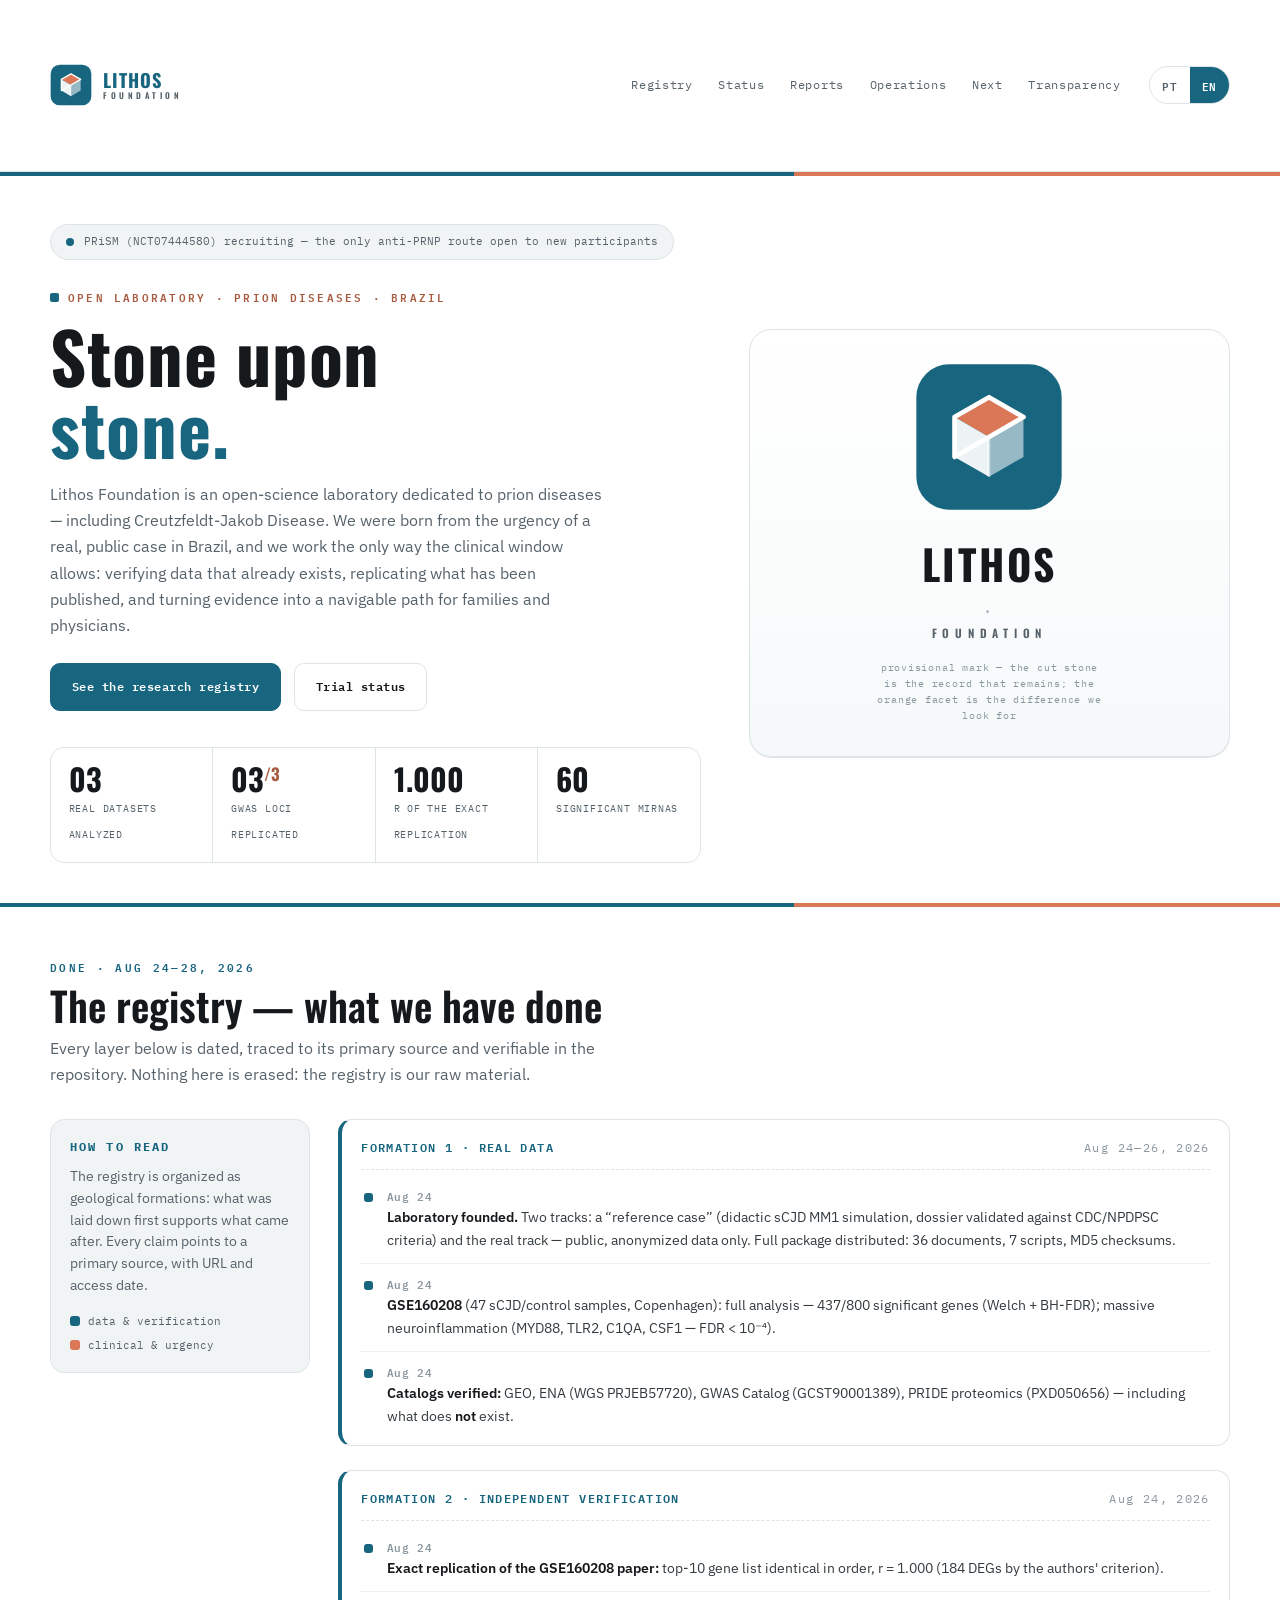
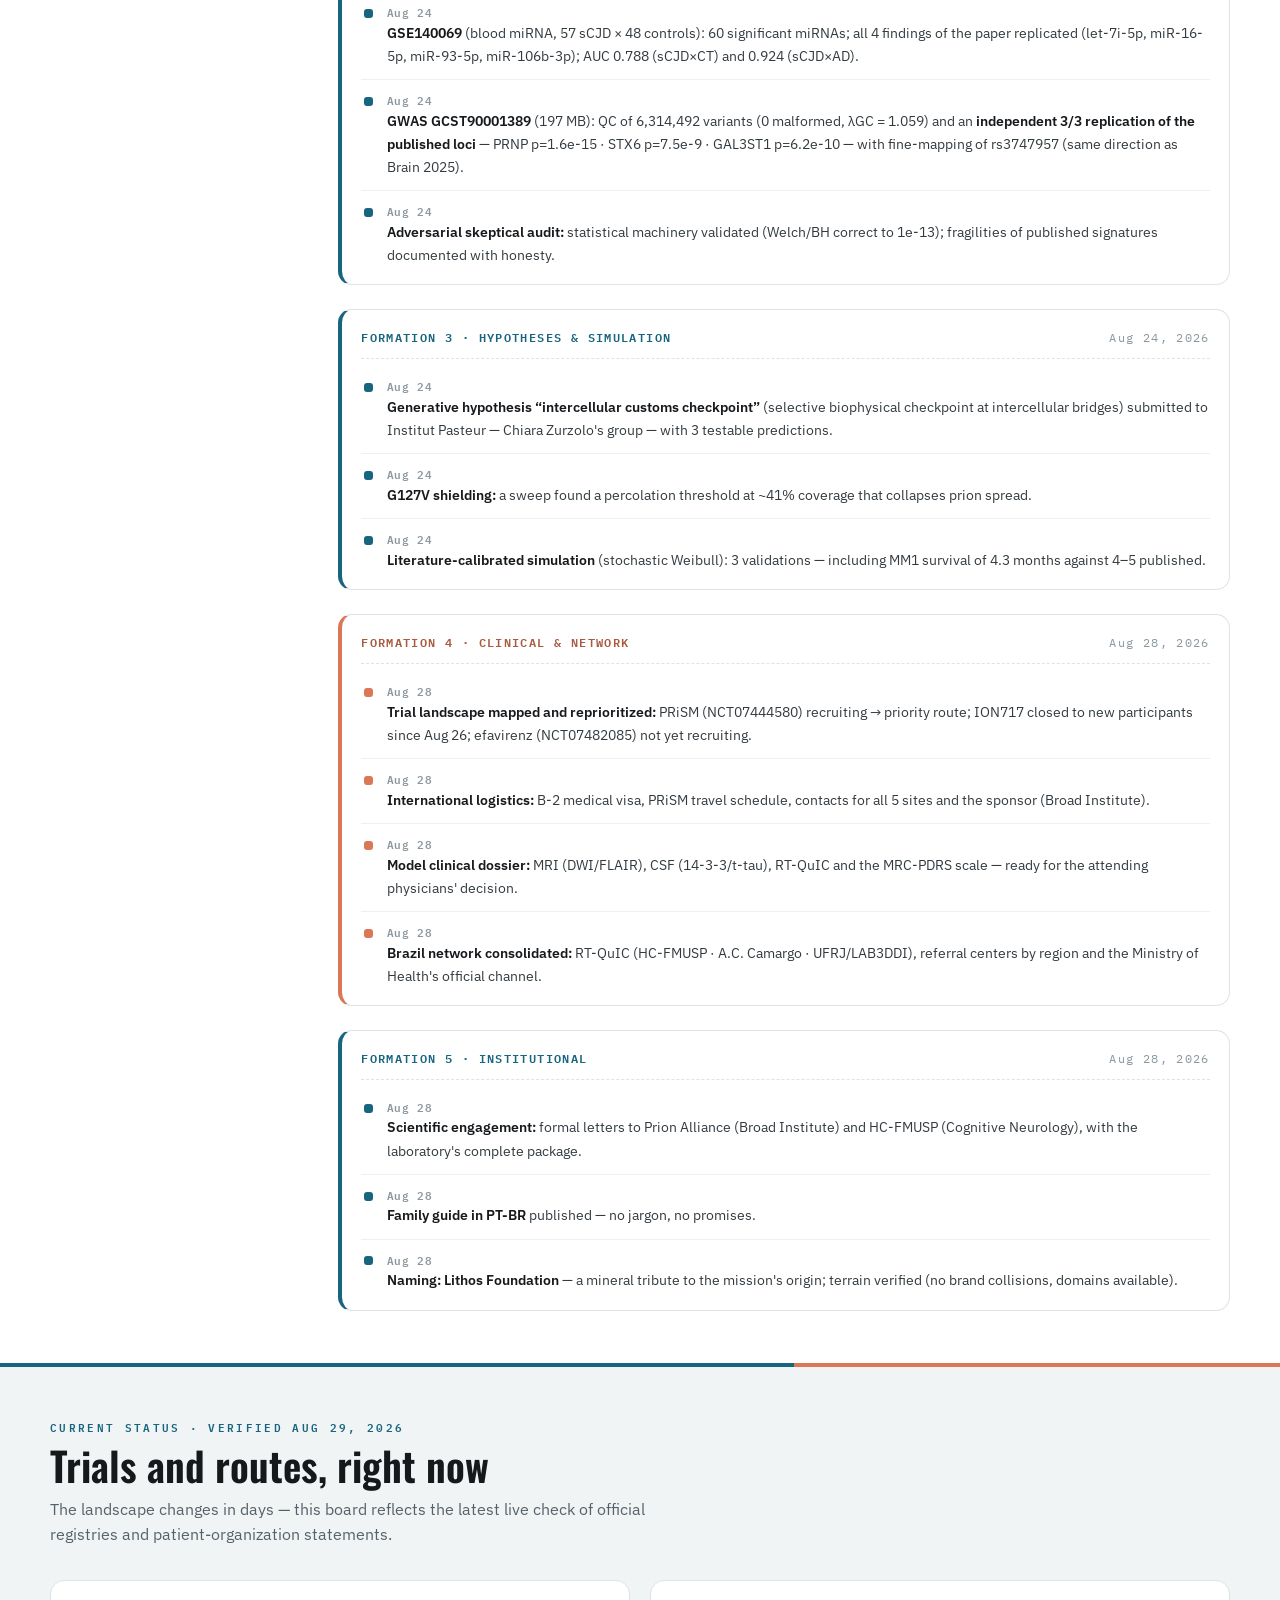
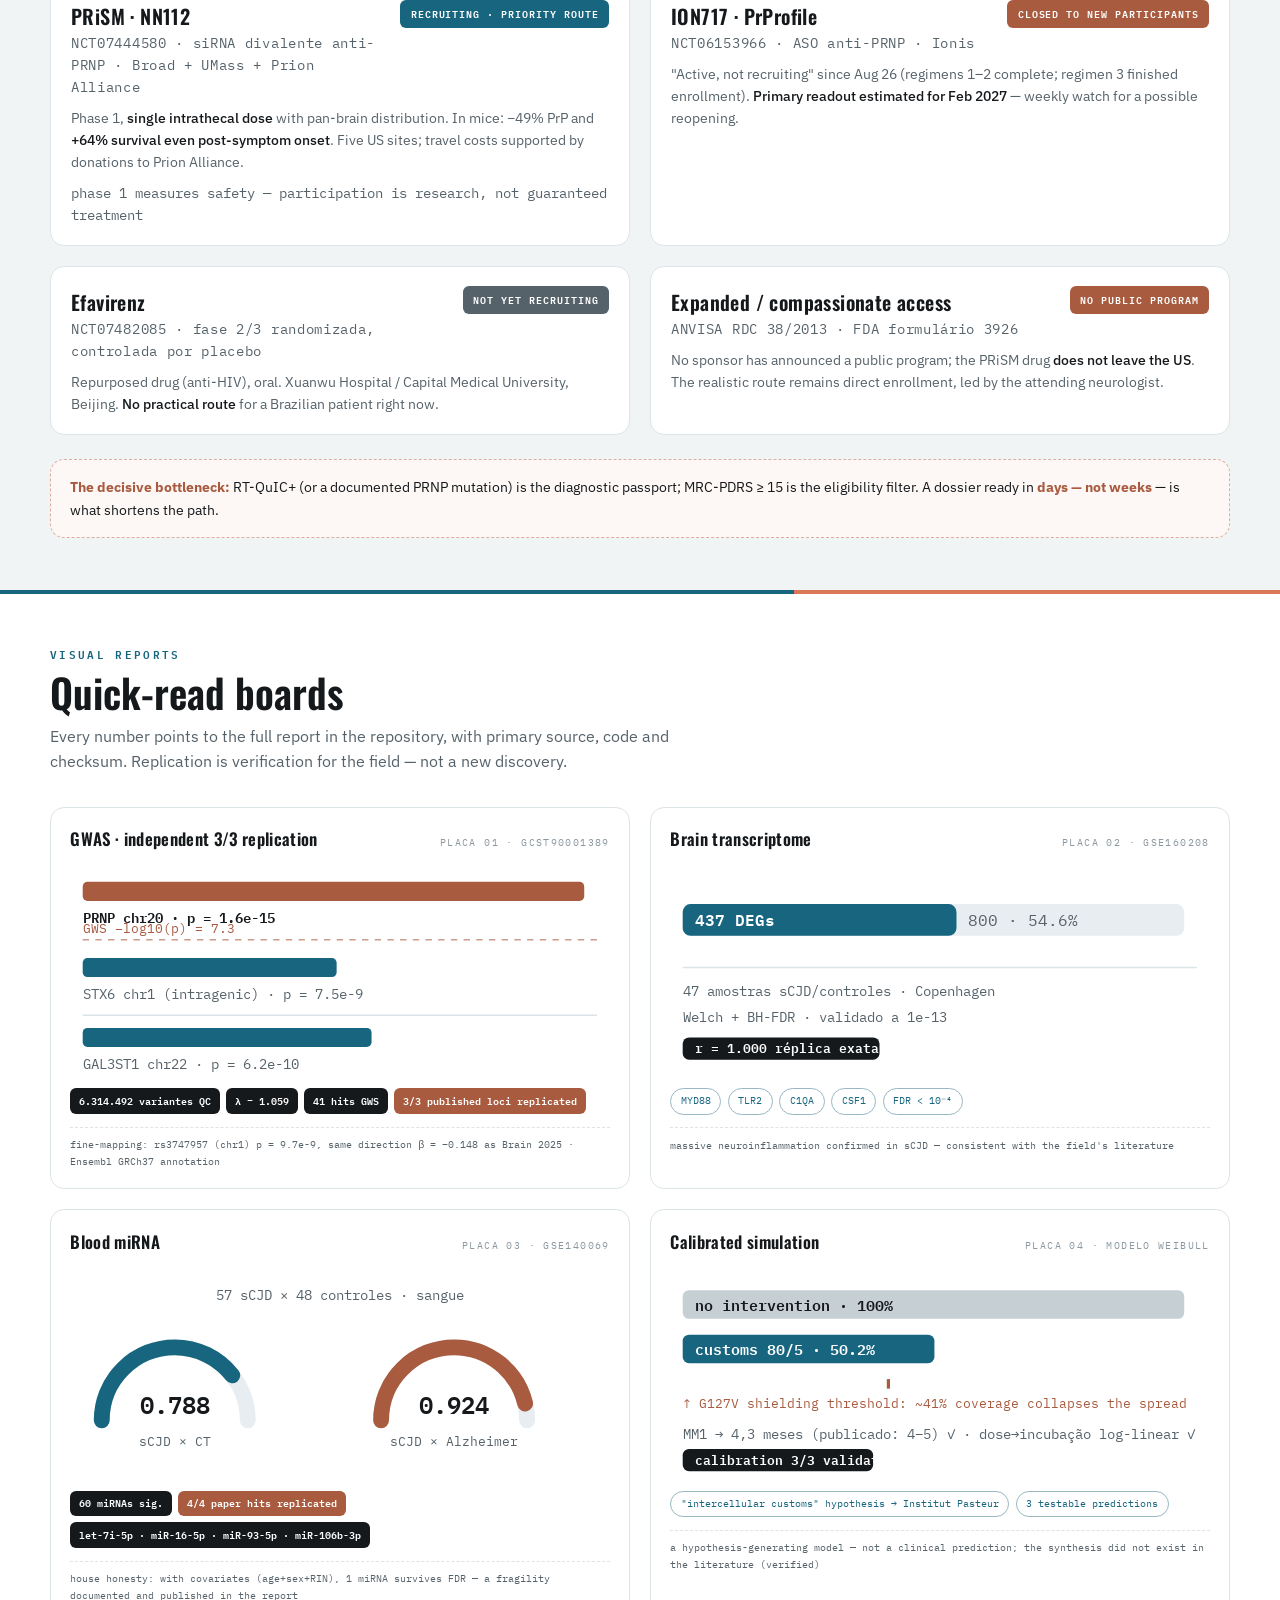
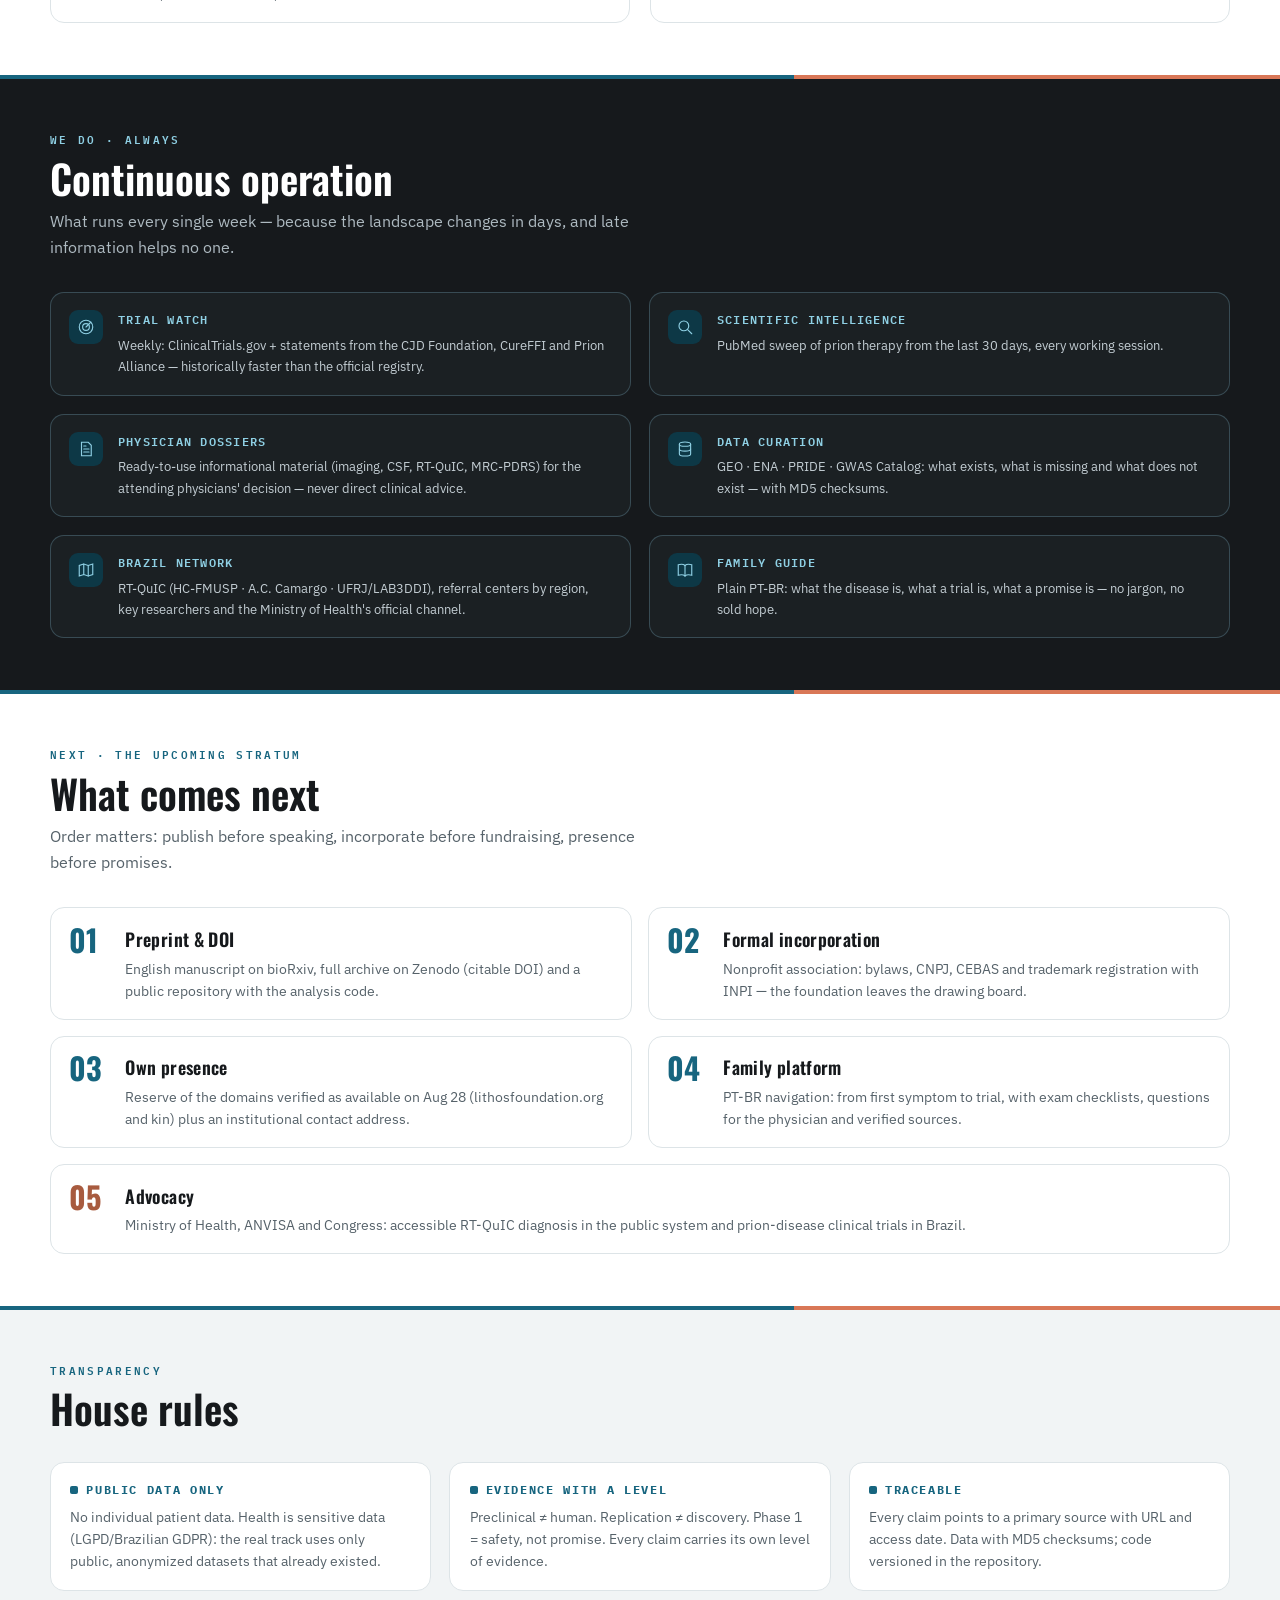
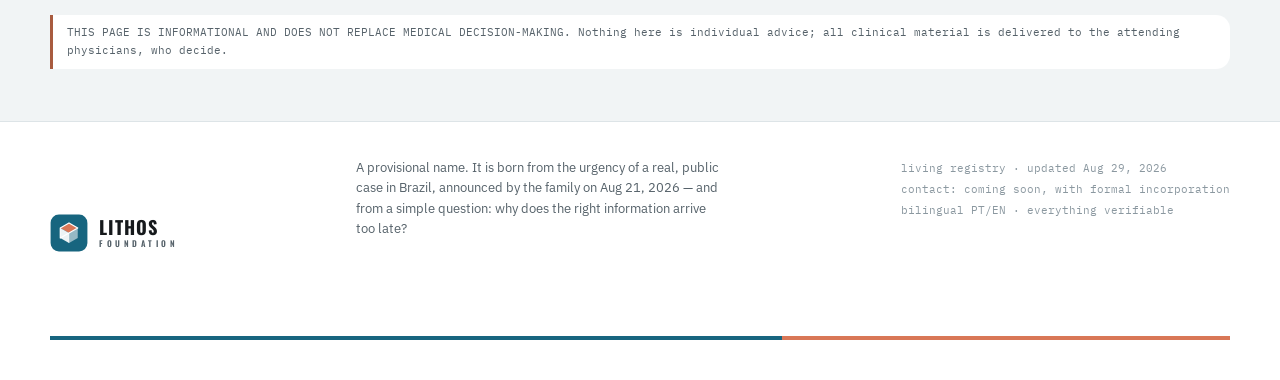
==== Litho Foundation Website/index.html @ fda77593 "site: Lithos Foundation v1 (placeholder Vercel-ready, PT/EN, marca provisória de gema)" ====
<!DOCTYPE html>
<html lang="pt-BR">
<head>
<meta charset="UTF-8">
<meta name="viewport" content="width=device-width, initial-scale=1">
<title>Lithos Foundation — Laboratório aberto de doenças priônicas</title>
<meta name="description" content="Lithos Foundation — laboratório de ciência aberta dedicado às doenças priônicas, incluída a Doença de Creutzfeldt-Jakob. Registro público de pesquisa: dados, verificações e caminhos.">
<link rel="preconnect" href="https://fonts.googleapis.com">
<link rel="preconnect" href="https://fonts.gstatic.com" crossorigin>
<link href="https://fonts.googleapis.com/css2?family=Oswald:wght@500;600;700&family=IBM+Plex+Sans:wght@400;500;600&family=IBM+Plex+Mono:wght@400;500;600&display=swap" rel="stylesheet">
<link rel="stylesheet" href="styles.css">
</head>
<body>

<!-- marca: gema lapidada — a faceta laranja é a diferença que procuramos -->
<svg width="0" height="0" style="position:absolute" aria-hidden="true">
  <defs>
    <symbol id="marca-lithos" viewBox="0 0 64 64">
      <rect x="1" y="1" width="62" height="62" rx="14" fill="var(--dsd-accent)"/>
      <polygon points="17.3,23.5 32,15 46.7,23.5 32,32" fill="var(--dsd-accent2)"/>
      <polygon points="17.3,23.5 32,32 32,49 17.3,40.5" fill="#fff" opacity=".92"/>
      <polygon points="46.7,23.5 32,32 32,49 46.7,40.5" fill="#fff" opacity=".55"/>
      <polygon points="17.3,23.5 32,15 46.7,23.5 32,32 17.3,40.5 17.3,23.5" fill="none" stroke="#fff" stroke-width="2" stroke-linejoin="round"/>
      <line x1="32" y1="32" x2="32" y2="49" stroke="#fff" stroke-width="1.2" opacity=".45"/>
    </symbol>
    <symbol id="ic-radar" viewBox="0 0 24 24"><circle cx="12" cy="12" r="9" fill="none" stroke-width="1.5"/><circle cx="12" cy="12" r="4.5" fill="none" stroke-width="1.5"/><line x1="12" y1="12" x2="18.5" y2="5.5" stroke-width="1.5"/></symbol>
    <symbol id="ic-lupa" viewBox="0 0 24 24"><circle cx="10.5" cy="10.5" r="6.5" fill="none" stroke-width="1.5"/><line x1="15.5" y1="15.5" x2="21" y2="21" stroke-width="1.5"/></symbol>
    <symbol id="ic-doc" viewBox="0 0 24 24"><path d="M6 3h9l4 4v14H6z" fill="none" stroke-width="1.5"/><path d="M9 12h7M9 16h7M9 8h3" fill="none" stroke-width="1.5"/></symbol>
    <symbol id="ic-db" viewBox="0 0 24 24"><ellipse cx="12" cy="5.5" rx="7.5" ry="2.8" fill="none" stroke-width="1.5"/><path d="M4.5 5.5v13c0 1.6 3.4 2.8 7.5 2.8s7.5-1.2 7.5-2.8v-13" fill="none" stroke-width="1.5"/><path d="M4.5 12c0 1.6 3.4 2.8 7.5 2.8s7.5-1.2 7.5-2.8" fill="none" stroke-width="1.5"/></symbol>
    <symbol id="ic-mapa" viewBox="0 0 24 24"><path d="M9 4 3 6v14l6-2 6 2 6-2V4l-6 2-6-2z" fill="none" stroke-width="1.5"/><line x1="9" y1="4" x2="9" y2="18" stroke-width="1.5"/><line x1="15" y1="6" x2="15" y2="20" stroke-width="1.5"/></symbol>
    <symbol id="ic-livro" viewBox="0 0 24 24"><path d="M12 6c-2-1.8-5-2-9-1v14c4-1 7-.8 9 1 2-1.8 5-2 9-1V5c-4-1-7-.8-9 1z" fill="none" stroke-width="1.5"/><line x1="12" y1="6" x2="12" y2="20" stroke-width="1.5"/></symbol>
  </defs>
</svg>

<header class="topo">
  <div class="wrap topo-in">
    <a class="marca" href="#topo" aria-label="Lithos Foundation — início">
      <svg aria-hidden="true"><use href="#marca-lithos"/></svg>
      <span class="wm"><span class="wm-top">LITHOS</span><span class="wm-bottom">FOUNDATION</span></span>
    </a>
    <nav class="nav" aria-label="Seções">
      <a href="#registro" data-i18n="nav_registro">Registro</a>
      <a href="#situacao" data-i18n="nav_situacao">Situação</a>
      <a href="#relatorios" data-i18n="nav_relatorios">Relatórios</a>
      <a href="#operacao" data-i18n="nav_operacao">Operação</a>
      <a href="#roadmap" data-i18n="nav_roadmap">A seguir</a>
      <a href="#transparencia" data-i18n="nav_transp">Transparência</a>
    </nav>
    <div class="lang-sw" role="group" aria-label="Idioma / Language">
      <button type="button" data-lang="pt" class="ativo" aria-pressed="true">PT</button><button type="button" data-lang="en" aria-pressed="false">EN</button>
    </div>
    <button class="hamb" id="hamb" aria-label="Abrir menu" aria-expanded="false" aria-controls="navmob">
      <svg viewBox="0 0 24 24" fill="none" stroke="currentColor" stroke-width="1.6" stroke-linecap="round"><line x1="4" y1="7" x2="20" y2="7"/><line x1="4" y1="12" x2="20" y2="12"/><line x1="4" y1="17" x2="20" y2="17"/></svg>
    </button>
  </div>
  <nav class="nav-mobile" id="navmob" aria-label="Menu">
    <a href="#registro" data-i18n="nav_registro">Registro</a><a href="#situacao" data-i18n="nav_situacao">Situação</a>
    <a href="#relatorios" data-i18n="nav_relatorios">Relatórios</a><a href="#operacao" data-i18n="nav_operacao">Operação</a>
    <a href="#roadmap" data-i18n="nav_roadmap">A seguir</a><a href="#transparencia" data-i18n="nav_transp">Transparência</a>
  </nav>
</header>
<div class="dual" aria-hidden="true"><i></i><i></i></div>

<main id="topo">

  <!-- ============ HERO ============ -->
  <section class="hero" aria-labelledby="titulo-hero">
    <div class="wrap hero-in">
      <div>
        <p class="status-strip"><span class="status-dot" aria-hidden="true"></span><span data-i18n="hero_status">PRiSM (NCT07444580) recrutando — única via anti-PRNP aberta a novos participantes</span></p>
        <p class="eyebrow" data-i18n="hero_eyebrow">LABORATÓRIO ABERTO · DOENÇAS PRIÔNICAS · BRASIL</p>
        <h1 id="titulo-hero" data-i18n-html="hero_h1">Pedra sobre <em>pedra.</em></h1>
        <p class="lead" data-i18n="hero_lead">A Lithos Foundation é um laboratório de ciência aberta dedicado às doenças priônicas — incluída a Doença de Creutzfeldt-Jakob. Nascemos da urgência de um caso real e público no Brasil e trabalhamos do único jeito que a janela clínica permite: verificar dados que já existem, replicar o que foi publicado e transformar evidência em caminho navegável para famílias e médicos.</p>
        <div class="cta-linha">
          <a class="btn btn-solido" href="#registro" data-i18n="hero_cta1">Ver o registro de pesquisa</a>
          <a class="btn btn-linha" href="#situacao" data-i18n="hero_cta2">Situação dos ensaios</a>
        </div>
        <div class="stats" role="list">
          <div class="stat" role="listitem"><b>03</b><span data-i18n="stat1">datasets reais analisados</span></div>
          <div class="stat" role="listitem"><b>03<sup>/3</sup></b><span data-i18n="stat2">loci GWAS replicados</span></div>
          <div class="stat" role="listitem"><b>1.000</b><span data-i18n="stat3">r da réplica exata</span></div>
          <div class="stat" role="listitem"><b>60</b><span data-i18n="stat4">miRNAs significantes</span></div>
        </div>
      </div>
      <div class="hero-logo" aria-label="Marca provisória da Lithos Foundation">
        <svg aria-hidden="true"><use href="#marca-lithos"/></svg>
        <div class="hero-wm" aria-hidden="true">
          <div class="wm-top">LITHOS</div>
          <div class="wm-mid">·</div>
          <div class="wm-bottom">FOUNDATION</div>
        </div>
        <p class="hero-logo-nota" data-i18n="hero_logo_nota">marca provisória — a pedra lapidada é o registro que fica; a faceta laranja, a diferença que procuramos</p>
      </div>
    </div>
  </section>

  <div class="dual" aria-hidden="true"><i></i><i></i></div>

  <!-- ============ REGISTRO ============ -->
  <section id="registro" aria-labelledby="t-reg">
    <div class="wrap">
      <div class="sec-head reveal">
        <p class="sec-eyebrow" data-i18n="reg_eyebrow">FEITO · 24—28·08·2026</p>
        <h2 id="t-reg" data-i18n="reg_h2">O registro — o que já fizemos</h2>
        <p class="sec-sub" data-i18n="reg_sub">Cada camada abaixo é datada, rastreada à fonte primária e verificável no repositório. Nada aqui se apaga: o registro é a nossa matéria-prima.</p>
      </div>
      <div class="reg-grid">
        <aside class="reg-nota reveal" aria-label="Como ler o registro">
          <h3 data-i18n="reg_como_t">COMO LER</h3>
          <p data-i18n="reg_como_p">O registro é organizado em formações geológicas: o que foi colocado primeiro sustenta o que veio depois. Todas as afirmações apontam para fonte primária, com URL e data de acesso.</p>
          <div class="legenda">
            <span><i class="lz"></i><span data-i18n="reg_leg1">dados &amp; verificação</span></span>
            <span><i class="lv"></i><span data-i18n="reg_leg2">clínica &amp; urgência</span></span>
          </div>
        </aside>

        <div class="estratos">
          <article class="estrato reveal">
            <div class="estrato-head" data-i18n-html="e1h"><b>FORMAÇÃO 1 · DADOS REAIS</b><time>24—26·08·2026</time></div>
            <ul class="camada">
              <li data-i18n-html="r11"><time>24·08</time><b>Fundação do laboratório.</b> Duas trilhas: “caso referência” (simulação didática sCJD MM1, dossiê validado pelos critérios CDC/NPDPSC) e trilha real — somente dados públicos e anonimizados. Pacote completo distribuído: 36 documentos, 7 scripts, checksums MD5.</li>
              <li data-i18n-html="r12"><time>24·08</time><b>GSE160208</b> (47 amostras sCJD/controles, Copenhagen): análise completa — 437/800 genes significantes (Welch + BH-FDR); neuroinflamação massiva (MYD88, TLR2, C1QA, CSF1 — FDR &lt; 10⁻⁴).</li>
              <li data-i18n-html="r13"><time>24·08</time><b>Catálogos verificados:</b> GEO, ENA (WGS PRJEB57720), GWAS Catalog (GCST90001389), proteômica PRIDE (PXD050656) — incluindo o que <b>não</b> existe.</li>
            </ul>
          </article>

          <article class="estrato reveal">
            <div class="estrato-head" data-i18n-html="e2h"><b>FORMAÇÃO 2 · VERIFICAÇÃO INDEPENDENTE</b><time>24·08·2026</time></div>
            <ul class="camada">
              <li data-i18n-html="r21"><time>24·08</time><b>Réplica exata do artigo do GSE160208:</b> top-10 de genes idêntico na ordem, r = 1.000 (184 DEGs pelo critério dos autores).</li>
              <li data-i18n-html="r22"><time>24·08</time><b>GSE140069</b> (miRNA no sangue, 57 sCJD × 48 controles): 60 miRNAs significantes; os 4 achados do artigo replicados (let-7i-5p, miR-16-5p, miR-93-5p, miR-106b-3p); AUC 0.788 (sCJD×CT) e 0.924 (sCJD×AD).</li>
              <li data-i18n-html="r23"><time>24·08</time><b>GWAS GCST90001389</b> (197 MB): QC de 6.314.492 variantes (0 malformadas, λGC = 1.059) e <b>réplica independente 3/3 dos loci publicados</b> — PRNP p=1,6e-15 · STX6 p=7,5e-9 · GAL3ST1 p=6,2e-10 — com fine-mapping de rs3747957 (mesma direção do Brain 2025).</li>
              <li data-i18n-html="r24"><time>24·08</time><b>Auditoria cética adversarial:</b> máquina estatística validada (Welch/BH corretos a 1e-13); fragilidades de assinaturas publicadas, documentadas com honestidade.</li>
            </ul>
          </article>

          <article class="estrato reveal">
            <div class="estrato-head" data-i18n-html="e3h"><b>FORMAÇÃO 3 · HIPÓTESES &amp; SIMULAÇÃO</b><time>24·08·2026</time></div>
            <ul class="camada">
              <li data-i18n-html="r31"><time>24·08</time><b>Hipótese geradora “alfândega intercelular”</b> (checkpoint biofísico seletivo nas pontes entre células) submetida ao Institut Pasteur — grupo Chiara Zurzolo — com 3 previsões testáveis.</li>
              <li data-i18n-html="r32"><time>24·08</time><b>Blindagem G127V:</b> varredura encontrou limiar de percolação em ~41% de cobertura para colapsar o espalhamento priônico.</li>
              <li data-i18n-html="r33"><time>24·08</time><b>Simulação calibrada por literatura</b> (Weibull estocástico): 3 validações — incluindo sobrevida MM1 de 4,3 meses contra 4–5 publicado.</li>
            </ul>
          </article>

          <article class="estrato cli reveal">
            <div class="estrato-head" data-i18n-html="e4h"><b>FORMAÇÃO 4 · CLÍNICA &amp; REDE</b><time>28·08·2026</time></div>
            <ul class="camada">
              <li data-i18n-html="r41"><time>28·08</time><b>Cenário de ensaios mapeado e repriorizado:</b> PRiSM (NCT07444580) recrutando → via prioritária; ION717 fechado a novos desde 26·08; efavirenz (NCT07482085) ainda sem recrutamento.</li>
              <li data-i18n-html="r42"><time>28·08</time><b>Logística internacional:</b> visto B-2 médico, cronograma de deslocamento do PRiSM, contatos dos 5 sites e do sponsor (Broad Institute).</li>
              <li data-i18n-html="r43"><time>28·08</time><b>Dossiê médico modelo:</b> RM (DWI/FLAIR), LCR (14-3-3/t-tau), RT-QuIC e escala MRC-PDRS — pronto para a decisão dos médicos assistentes.</li>
              <li data-i18n-html="r44"><time>28·08</time><b>Rede Brasil consolidada:</b> RT-QuIC (HC-FMUSP · A.C. Camargo · UFRJ/LAB3DDI), centros de referência por região e canal oficial do Ministério da Saúde.</li>
            </ul>
          </article>

          <article class="estrato reveal">
            <div class="estrato-head" data-i18n-html="e5h"><b>FORMAÇÃO 5 · INSTITUCIONAL</b><time>28·08·2026</time></div>
            <ul class="camada">
              <li data-i18n-html="r51"><time>28·08</time><b>Engajamento científico:</b> cartas formais ao Prion Alliance (Broad Institute) e ao HC-FMUSP (Neurologia Cognitiva), com o pacote completo do laboratório.</li>
              <li data-i18n-html="r52"><time>28·08</time><b>Guia de famílias em PT-BR</b> publicado — sem jargão, sem promessa.</li>
              <li data-i18n-html="r53"><time>28·08</time><b>Batismo: Lithos Foundation</b> — homenagem mineral à origem da missão; terreno verificado (sem colisões de marca, domínios livres).</li>
            </ul>
          </article>
        </div>
      </div>
    </div>
  </section>

  <div class="dual" aria-hidden="true"><i></i><i></i></div>

  <!-- ============ SITUAÇÃO ============ -->
  <section id="situacao" aria-labelledby="t-sit">
    <div class="wrap">
      <div class="sec-head reveal">
        <p class="sec-eyebrow" data-i18n="sit_eyebrow">SITUAÇÃO ATUAL · VERIFICADO 29·08·2026</p>
        <h2 id="t-sit" data-i18n="sit_h2">Ensaios e vias, agora</h2>
        <p class="sec-sub" data-i18n="sit_sub">O cenário muda em dias — esta placa reflete a última verificação viva dos registros oficiais e comunicados das organizações de pacientes.</p>
      </div>
      <div class="ensaio-grid">
        <article class="ensaio reveal">
          <div class="ensaio-top">
            <div><h3>PRiSM · NN112</h3><p class="nct">NCT07444580 · siRNA divalente anti-PRNP · Broad + UMass + Prion Alliance</p></div>
            <span class="badge" data-i18n="sit1_b">RECRUTANDO · VIA PRIORITÁRIA</span>
          </div>
          <p data-i18n-html="sit1_p">Fase 1, <span class="destaque">dose única intratecal</span> com distribuição pan-cerebral. Em camundongos: −49% de PrP e <span class="destaque">+64% de sobrevida mesmo pós-sintomas</span>. Cinco sites nos EUA; custos de viagem apoiados por doações à Prion Alliance.</p>
          <p class="nota-mono" data-i18n="sit1_n">fase 1 avalia segurança — participação é pesquisa, não tratamento garantido</p>
        </article>
        <article class="ensaio reveal">
          <div class="ensaio-top">
            <div><h3>ION717 · PrProfile</h3><p class="nct">NCT06153966 · ASO anti-PRNP · Ionis</p></div>
            <span class="badge v" data-i18n="sit2_b">FECHADO A NOVOS PARTICIPANTES</span>
          </div>
          <p data-i18n-html="sit2_p">“Active, not recruiting” desde 26·08 (regimes 1–2 completos; regime 3 encerrou a inclusão). <span class="destaque">Leitura primária estimada para fev/2027</span> — vigilância semanal para eventual reabertura.</p>
        </article>
        <article class="ensaio reveal">
          <div class="ensaio-top">
            <div><h3>Efavirenz</h3><p class="nct">NCT07482085 · fase 2/3 randomizada, controlada por placebo</p></div>
            <span class="badge c" data-i18n="sit3_b">AINDA NÃO RECRUTA</span>
          </div>
          <p data-i18n-html="sit3_p">Medicamento reposicionado (anti-HIV), via oral. Xuanwu Hospital / Capital Medical University, Pequim. <span class="destaque">Sem via prática</span> para paciente brasileiro no momento.</p>
        </article>
        <article class="ensaio reveal">
          <div class="ensaio-top">
            <div><h3 data-i18n="sit4_t">Acesso expandido / compassivo</h3><p class="nct">ANVISA RDC 38/2013 · FDA formulário 3926</p></div>
            <span class="badge v" data-i18n="sit4_b">NENHUM PROGRAMA PÚBLICO</span>
          </div>
          <p data-i18n-html="sit4_p">Nenhum sponsor anunciou programa público; a droga do PRiSM <span class="destaque">não sai dos EUA</span>. A via realista continua sendo a inclusão direta no ensaio, pelo neurologista assistente.</p>
        </article>
      </div>
      <p class="gargalo reveal" data-i18n-html="gargalo"><b>O gargalo decisivo:</b> RT-QuIC+ (ou mutação PRNP documentada) é o passaporte diagnóstico; MRC-PDRS ≥ 15 é o filtro de elegibilidade. Dossiê pronto em <b>dias — não semanas</b> — é o que encurta o caminho.</p>
    </div>
  </section>

  <div class="dual" aria-hidden="true"><i></i><i></i></div>

  <!-- ============ RELATÓRIOS VISUAIS ============ -->
  <section id="relatorios" aria-labelledby="t-rel">
    <div class="wrap">
      <div class="sec-head reveal">
        <p class="sec-eyebrow" data-i18n="rel_eyebrow">RELATÓRIOS VISUAIS</p>
        <h2 id="t-rel" data-i18n="rel_h2">Placas de leitura rápida</h2>
        <p class="sec-sub" data-i18n="rel_sub">Cada número aponta para o relatório completo no repositório, com fonte primária, código e checksum. Réplica é verificação para o campo — não descoberta nova.</p>
      </div>
      <div class="placas">

        <article class="placa reveal">
          <div class="placa-head"><h3 data-i18n="p1_t">GWAS · réplica independente 3/3</h3><span class="placa-num">PLACA 01 · GCST90001389</span></div>
          <svg viewBox="0 0 340 132" role="img" data-i18n-aria="p1_aria" aria-label="Barras de menos log10 do valor p: PRNP 15,8; GAL3ST1 9,2; STX6 8,1; linha de significância genômica em 7,3">
            <line x1="8" y1="94" x2="332" y2="94" stroke="#DDE4E7" stroke-width="1"/>
            <line x1="8" y1="46.5" x2="332" y2="46.5" stroke="#A85B3F" stroke-width="1" stroke-dasharray="4 4" opacity=".6"/>
            <text x="8" y="42" font-family="IBM Plex Mono" font-size="8" fill="#A85B3F">GWS −log10(p) = 7.3</text>
            <rect x="8" y="10" width="316" height="12" rx="3" fill="#A85B3F"/>
            <text x="8" y="36" font-family="IBM Plex Mono" font-size="9" fill="#16191C" font-weight="600">PRNP chr20 · p = 1.6e-15</text>
            <rect x="8" y="102" width="182" height="12" rx="3" fill="#17657F"/>
            <text x="8" y="128" font-family="IBM Plex Mono" font-size="9" fill="#56626A">GAL3ST1 chr22 · p = 6.2e-10</text>
            <rect x="8" y="58" width="160" height="12" rx="3" fill="#17657F"/>
            <text x="8" y="84" font-family="IBM Plex Mono" font-size="9" fill="#56626A">STX6 chr1 (intragenic) · p = 7.5e-9</text>
          </svg>
          <div class="mini-badges"><span>6.314.492 variantes QC</span><span>λ = 1.059</span><span>41 hits GWS</span><span class="v" data-i18n="p1_badge">réplica 3/3 dos loci</span></div>
          <p class="placa-note" data-i18n="p1_note">fine-mapping: rs3747957 (chr1) p = 9.7e-9, mesma direção β = −0.148 do Brain 2025 · anotação Ensembl GRCh37</p>
        </article>

        <article class="placa reveal">
          <div class="placa-head"><h3 data-i18n="p2_t">Transcriptoma cerebral</h3><span class="placa-num">PLACA 02 · GSE160208</span></div>
          <svg viewBox="0 0 340 132" role="img" data-i18n-aria="p2_aria" aria-label="Barra: 437 genes significantes de 800 testados, 54,6 por cento">
            <rect x="8" y="24" width="316" height="20" rx="5" fill="#E7EDF0"/>
            <rect x="8" y="24" width="172.5" height="20" rx="5" fill="#17657F"/>
            <text x="16" y="38" font-family="IBM Plex Mono" font-size="10" fill="#fff" font-weight="600">437 DEGs</text>
            <text x="188" y="38" font-family="IBM Plex Mono" font-size="10" fill="#56626A">800 · 54.6%</text>
            <line x1="8" y1="64" x2="332" y2="64" stroke="#DDE4E7"/>
            <text x="8" y="82" font-family="IBM Plex Mono" font-size="9" fill="#56626A">47 amostras sCJD/controles · Copenhagen</text>
            <text x="8" y="98" font-family="IBM Plex Mono" font-size="9" fill="#56626A">Welch + BH-FDR · validado a 1e-13</text>
            <rect x="8" y="108" width="124" height="14" rx="4" fill="#16191C"/>
            <text x="16" y="118" font-family="IBM Plex Mono" font-size="8.5" fill="#fff" font-weight="600">r = 1.000 réplica exata</text>
          </svg>
          <div class="chips"><span class="chip">MYD88</span><span class="chip">TLR2</span><span class="chip">C1QA</span><span class="chip">CSF1</span><span class="chip">FDR &lt; 10⁻⁴</span></div>
          <p class="placa-note" data-i18n="p2_note">neuroinflamação massiva confirmada na sCJD — coerente com a literatura do campo</p>
        </article>

        <article class="placa reveal">
          <div class="placa-head"><h3 data-i18n="p3_t">miRNA no sangue</h3><span class="placa-num">PLACA 03 · GSE140069</span></div>
          <svg viewBox="0 0 340 132" role="img" data-i18n-aria="p3_aria" aria-label="Dois medidores semicirculares: AUC 0,788 para sCJD contra controles; AUC 0,924 para sCJD contra Alzheimer">
            <path d="M20 96 A46 46 0 0 1 112 96" fill="none" stroke="#E7EDF0" stroke-width="10" stroke-linecap="round"/>
            <path d="M20 96 A46 46 0 0 1 112 96" fill="none" stroke="#17657F" stroke-width="10" stroke-linecap="round" stroke-dasharray="144.5" stroke-dashoffset="30.7"/>
            <text x="66" y="92" text-anchor="middle" font-family="IBM Plex Mono" font-size="15" font-weight="600" fill="#16191C">0.788</text>
            <text x="66" y="112" text-anchor="middle" font-family="IBM Plex Mono" font-size="8" fill="#56626A">sCJD × CT</text>
            <path d="M196 96 A46 46 0 0 1 288 96" fill="none" stroke="#E7EDF0" stroke-width="10" stroke-linecap="round"/>
            <path d="M196 96 A46 46 0 0 1 288 96" fill="none" stroke="#A85B3F" stroke-width="10" stroke-linecap="round" stroke-dasharray="144.5" stroke-dashoffset="11"/>
            <text x="242" y="92" text-anchor="middle" font-family="IBM Plex Mono" font-size="15" font-weight="600" fill="#16191C">0.924</text>
            <text x="242" y="112" text-anchor="middle" font-family="IBM Plex Mono" font-size="8" fill="#56626A">sCJD × Alzheimer</text>
            <text x="170" y="20" text-anchor="middle" font-family="IBM Plex Mono" font-size="9" fill="#56626A">57 sCJD × 48 controles · sangue</text>
          </svg>
          <div class="mini-badges"><span>60 miRNAs sig.</span><span class="v" data-i18n="p3_badge">4/4 hits do artigo replicados</span><span>let-7i-5p · miR-16-5p · miR-93-5p · miR-106b-3p</span></div>
          <p class="placa-note" data-i18n="p3_note">honestidade da casa: com covariáveis (idade+sexo+RIN), 1 miRNA sobrevive ao FDR — fragilidade documentada e publicada no relatório</p>
        </article>

        <article class="placa reveal">
          <div class="placa-head"><h3 data-i18n="p4_t">Simulação calibrada</h3><span class="placa-num">PLACA 04 · MODELO WEIBULL</span></div>
          <svg viewBox="0 0 340 132" role="img" data-i18n-aria="p4_aria" aria-label="Barras de dano esperado: sem intervenção 100 por cento; alfândega intercelular 50,2 por cento; limiar de blindagem em 41 por cento">
            <rect x="8" y="14" width="316" height="18" rx="4" fill="#C6CFD4"/>
            <text x="16" y="27" font-family="IBM Plex Mono" font-size="9.5" fill="#16191C" font-weight="600" data-i18n="p4_svg1">sem intervenção · 100%</text>
            <rect x="8" y="42" width="158.6" height="18" rx="4" fill="#17657F"/>
            <text x="16" y="55" font-family="IBM Plex Mono" font-size="9.5" fill="#fff" font-weight="600" data-i18n="p4_svg2">alfândega 80/5 · 50,2%</text>
            <line x1="137.6" y1="70" x2="137.6" y2="76" stroke="#A85B3F" stroke-width="2"/>
            <text x="8" y="88" font-family="IBM Plex Mono" font-size="8.5" fill="#A85B3F" data-i18n="p4_svg3">↑ limiar de blindagem G127V: ~41% de cobertura colapsa o espalhamento</text>
            <text x="8" y="108" font-family="IBM Plex Mono" font-size="9" fill="#56626A">MM1 → 4,3 meses (publicado: 4–5) ✓ · dose→incubação log-linear ✓</text>
            <rect x="8" y="114" width="120" height="14" rx="4" fill="#16191C"/>
            <text x="16" y="124" font-family="IBM Plex Mono" font-size="8.5" fill="#fff" font-weight="600" data-i18n="p4_svg4">calibração 3/3 validações</text>
          </svg>
          <div class="chips"><span class="chip" data-i18n="p4_chip">hipótese “alfândega intercelular” → Institut Pasteur</span><span class="chip" data-i18n="p4_chip2">3 previsões testáveis</span></div>
          <p class="placa-note" data-i18n="p4_note">modelo gerador de hipóteses — não é previsão clínica; a síntese não existia na literatura (verificado)</p>
        </article>
      </div>
    </div>
  </section>

  <div class="dual" aria-hidden="true"><i></i><i></i></div>

  <!-- ============ OPERAÇÃO ============ -->
  <section id="operacao" aria-labelledby="t-op">
    <div class="wrap">
      <div class="sec-head reveal">
        <p class="sec-eyebrow" data-i18n="op_eyebrow">FAZEMOS · SEMPRE</p>
        <h2 id="t-op" data-i18n="op_h2">Operação contínua</h2>
        <p class="sec-sub" data-i18n="op_sub">O que roda toda semana, sem exceção — porque o cenário muda em dias e a informação atrasada não ajuda ninguém.</p>
      </div>
      <div class="op-grid">
        <article class="op reveal">
          <span class="op-ic"><svg viewBox="0 0 24 24" fill="none" stroke-linecap="round" aria-hidden="true"><use href="#ic-radar"/></svg></span>
          <div><h3 data-i18n="op1_t">VIGILÂNCIA DE ENSAIOS</h3><p data-i18n="op1_p">Semanal: ClinicalTrials.gov + comunicados da CJD Foundation, CureFFI e Prion Alliance — historicamente mais rápidos que o registro oficial.</p></div>
        </article>
        <article class="op reveal">
          <span class="op-ic"><svg viewBox="0 0 24 24" fill="none" stroke-linecap="round" aria-hidden="true"><use href="#ic-lupa"/></svg></span>
          <div><h3 data-i18n="op2_t">INTELIGÊNCIA CIENTÍFICA</h3><p data-i18n="op2_p">Varredura PubMed de terapia priônica dos últimos 30 dias, a cada sessão de trabalho.</p></div>
        </article>
        <article class="op reveal">
          <span class="op-ic"><svg viewBox="0 0 24 24" fill="none" stroke-linecap="round" aria-hidden="true"><use href="#ic-doc"/></svg></span>
          <div><h3 data-i18n="op3_t">DOSSIÊS PARA MÉDICOS</h3><p data-i18n="op3_p">Material informativo pronto (imagem, LCR, RT-QuIC, MRC-PDRS) para a decisão dos assistentes — nunca conselho clínico direto.</p></div>
        </article>
        <article class="op reveal">
          <span class="op-ic"><svg viewBox="0 0 24 24" fill="none" stroke-linecap="round" aria-hidden="true"><use href="#ic-db"/></svg></span>
          <div><h3 data-i18n="op4_t">CURADORIA DE DADOS</h3><p data-i18n="op4_p">GEO · ENA · PRIDE · GWAS Catalog: o que existe, o que falta e o que não existe — com checksums MD5.</p></div>
        </article>
        <article class="op reveal">
          <span class="op-ic"><svg viewBox="0 0 24 24" fill="none" stroke-linecap="round" aria-hidden="true"><use href="#ic-mapa"/></svg></span>
          <div><h3 data-i18n="op5_t">REDE BRASIL</h3><p data-i18n="op5_p">RT-QuIC (HC-FMUSP · A.C. Camargo · UFRJ/LAB3DDI), centros de referência por região, pesquisadores-chave e canal oficial do MS.</p></div>
        </article>
        <article class="op reveal">
          <span class="op-ic"><svg viewBox="0 0 24 24" fill="none" stroke-linecap="round" aria-hidden="true"><use href="#ic-livro"/></svg></span>
          <div><h3 data-i18n="op6_t">GUIA DE FAMÍLIAS</h3><p data-i18n="op6_p">PT-BR claro: o que é a doença, o que é um ensaio, o que é promessa — sem jargão e sem esperança vendida.</p></div>
        </article>
      </div>
    </div>
  </section>

  <div class="dual" aria-hidden="true"><i></i><i></i></div>

  <!-- ============ ROADMAP ============ -->
  <section id="roadmap" aria-labelledby="t-road">
    <div class="wrap">
      <div class="sec-head reveal">
        <p class="sec-eyebrow" data-i18n="road_eyebrow">VAMOS FAZER · PRÓXIMO ESTRATO</p>
        <h2 id="t-road" data-i18n="road_h2">O que vem a seguir</h2>
        <p class="sec-sub" data-i18n="road_sub">A ordem importa: publicar antes de falar, constituir antes de captar, presença antes de promessa.</p>
      </div>
      <div class="roadmap">
        <article class="passo reveal">
          <span class="passo-num" aria-hidden="true">01</span>
          <div><h3 data-i18n="r1_t">Preprint &amp; DOI</h3><p data-i18n="r1_p">Manuscrito em inglês no bioRxiv, arquivo completo no Zenodo (DOI citável) e repositório público com o código de análise.</p></div>
        </article>
        <article class="passo reveal">
          <span class="passo-num" aria-hidden="true">02</span>
          <div><h3 data-i18n="r2_t">Constituição formal</h3><p data-i18n="r2_p">Associação sem fins lucrativos: estatuto, CNPJ, CEBAS e registro de marca no INPI — a fundação sai do papel.</p></div>
        </article>
        <article class="passo reveal">
          <span class="passo-num" aria-hidden="true">03</span>
          <div><h3 data-i18n="r3_t">Presença própria</h3><p data-i18n="r3_p">Reserva dos domínios verificados livres em 28·08 (lithosfoundation.org e afins) e endereço de contato institucional.</p></div>
        </article>
        <article class="passo reveal">
          <span class="passo-num" aria-hidden="true">04</span>
          <div><h3 data-i18n="r4_t">Plataforma de famílias</h3><p data-i18n="r4_p">Navegação em PT-BR: do primeiro sintoma ao ensaio, com checklists de exames, perguntas para o médico e fontes verificadas.</p></div>
        </article>
        <article class="passo reveal">
          <span class="passo-num" aria-hidden="true">05</span>
          <div><h3 data-i18n="r5_t">Advocacy</h3><p data-i18n="r5_p">Ministério da Saúde, ANVISA e Congresso: diagnóstico RT-QuIC acessível no SUS e ensaios clínicos de doenças priônicas no Brasil.</p></div>
        </article>
      </div>
    </div>
  </section>

  <div class="dual" aria-hidden="true"><i></i><i></i></div>

  <!-- ============ TRANSPARÊNCIA ============ -->
  <section id="transparencia" aria-labelledby="t-transp">
    <div class="wrap">
      <div class="sec-head reveal">
        <p class="sec-eyebrow" data-i18n="tr_eyebrow">TRANSPARÊNCIA</p>
        <h2 id="t-transp" data-i18n="tr_h2">Regras de casa</h2>
      </div>
      <div class="regras">
        <article class="regra reveal">
          <h3 data-i18n="tr1_t">SÓ DADOS PÚBLICOS</h3>
          <p data-i18n="tr1_p">Nenhum dado de paciente individual. Saúde é dado sensível (LGPD): a trilha real usa somente datasets públicos e anonimizados que já existiam.</p>
        </article>
        <article class="regra reveal">
          <h3 data-i18n="tr2_t">EVIDÊNCIA COM NÍVEL</h3>
          <p data-i18n="tr2_p">Pré-clínico ≠ humano. Réplica ≠ descoberta. Fase 1 = segurança, não promessa. Cada afirmação carrega o seu nível de evidência.</p>
        </article>
        <article class="regra reveal">
          <h3 data-i18n="tr3_t">RASTREÁVEL</h3>
          <p data-i18n="tr3_p">Toda afirmação aponta para fonte primária com URL e data de acesso. Dados com checksum MD5; código versionado no repositório.</p>
        </article>
      </div>
      <p class="aviso-med reveal" data-i18n="aviso">ESTA PÁGINA É INFORMATIVA E NÃO SUBSTITUI DECISÃO MÉDICA. Nada aqui é conselho individual; todo material clínico é entregue aos médicos assistentes, que decidem.</p>
    </div>
  </section>
</main>

<footer>
  <div class="wrap foot-grid">
    <div class="foot-marca">
      <svg aria-hidden="true"><use href="#marca-lithos"/></svg>
      <div class="wm"><span class="wm-top">LITHOS</span><span class="wm-bottom">FOUNDATION</span></div>
    </div>
    <p class="foot-nota" data-i18n="foot_nota">Nome provisório. Nasce da urgência de um caso real e público no Brasil, anunciado pela família em 21·08·2026 — e de uma pergunta simples: por que a informação certa chega tarde demais?</p>
    <p class="foot-meta" data-i18n-html="foot_meta">registro vivo · atualizado em 29·08·2026<br>contato: em breve, junto da constituição formal<br>feito em PT-BR · tudo verificável</p>
  </div>
  <div class="wrap"><div class="dual dual-foot" aria-hidden="true"><i></i><i></i></div></div>
</footer>

<script src="app.js"></script>
</body>
</html>
---- Litho Foundation Website/styles.css ----
/* ============ Lithos Foundation — styles ============ */
*, *::before, *::after { box-sizing: border-box; margin: 0; padding: 0; }

:root{
  /* knobs (design panel) */
  --dsd-accent:#17657F;      /* azul-petróleo institucional */
  --dsd-accent2:#D97757;     /* laranja amarronzado (crail) */
  --dsd-radius:14px;
  --dsd-spacing:20px;
  --dsd-font-scale:1;

  --petroleo:var(--dsd-accent);
  --laranja:var(--dsd-accent2);
  --laranja-profundo:#A85B3F; /* fundo com texto branco (contraste 4.6:1) */
  --tinta:#16191C;
  --papel:#FFFFFF;
  --nevoa:#F1F4F5;
  --linha:#DDE4E7;
  --cinza:#56626A;
  --cinza-fraco:#8B98A0;
  --azul-claro:#8FD0E4;
  --fonte-display:"Oswald",sans-serif;
  --fonte-corpo:"IBM Plex Sans",sans-serif;
  --fonte-mono:"IBM Plex Mono",monospace;
  --sp:var(--dsd-spacing);
  --raio:var(--dsd-radius);
  --dur-fast:120ms; --dur-base:220ms; --dur-slow:420ms;
}

html{ font-size:calc(100% * var(--dsd-font-scale)); scroll-behavior:smooth; }
body{ font-family:var(--fonte-corpo); color:var(--tinta); background:var(--papel); line-height:1.6; -webkit-font-smoothing:antialiased; }
img,svg{ display:block; max-width:100%; }
a{ color:var(--petroleo); text-decoration:none; }
button{ font:inherit; cursor:pointer; }
:focus{ outline:none; }
:focus-visible{ outline:2px solid var(--laranja-profundo); outline-offset:2px; border-radius:4px; }

.wrap{ width:min(1180px, 100% - 2.5rem); margin-inline:auto; }

/* ============ header ============ */
.topo{ position:sticky; top:0; z-index:50; background:color-mix(in srgb, var(--papel) 92%, transparent); backdrop-filter:blur(8px); border-bottom:1px solid var(--linha); }
.topo-in{ display:flex; align-items:center; gap:.7rem; padding:.65rem 0; }
.marca{ display:flex; align-items:center; gap:.7rem; }
.marca svg{ width:42px; height:auto; }
.wm{ display:flex; flex-direction:column; line-height:1; }
.wm-top{ font-family:var(--fonte-display); font-weight:700; font-size:1.15rem; letter-spacing:.05em; }
.wm-bottom{ font-family:var(--fonte-display); font-weight:600; font-size:.52rem; letter-spacing:.42em; color:var(--cinza); margin-top:2px; }

.nav{ margin-left:auto; display:none; align-items:center; gap:.2rem; }
.nav a{ font-family:var(--fonte-mono); font-size:.72rem; letter-spacing:.06em; color:var(--cinza); padding:.65rem .7rem; border-radius:8px; transition:color var(--dur-fast) ease-out, background var(--dur-fast) ease-out; }
.nav a:hover{ color:var(--petroleo); background:var(--nevoa); }

/* seletor de idioma */
.lang-sw{ display:flex; border:1px solid var(--linha); border-radius:999px; overflow:hidden; margin-left:auto; }
.nav ~ .lang-sw{ margin-left:.4rem; }
.lang-sw button{
  font-family:var(--fonte-mono); font-size:.68rem; font-weight:600; letter-spacing:.06em;
  border:none; background:none; color:var(--cinza); padding:.5rem .75rem; min-height:36px;
  transition:background var(--dur-fast) ease-out, color var(--dur-fast) ease-out;
}
.lang-sw button.ativo{ background:var(--petroleo); color:#fff; }
.lang-sw button:not(.ativo):hover{ background:var(--nevoa); color:var(--tinta); }

.hamb{ width:44px; height:44px; display:grid; place-items:center; background:none; border:1px solid var(--linha); border-radius:10px; color:var(--tinta); }
.hamb svg{ width:20px; height:20px; }
.nav-mobile{ display:none; flex-direction:column; padding:.4rem 0 .8rem; border-top:1px solid var(--linha); }
.nav-mobile a{ font-family:var(--fonte-mono); font-size:.8rem; color:var(--tinta); padding:.85rem .4rem; border-bottom:1px solid var(--nevoa); }
.nav-mobile.aberta{ display:flex; }

/* ============ faixa dual ============ */
.dual{ height:4px; display:flex; }
.dual i{ flex:1; background:var(--petroleo); }
.dual i + i{ background:var(--laranja); flex:0 0 38%; }

/* ============ hero ============ */
.hero{ padding:calc(var(--sp)*2.4) 0 calc(var(--sp)*2); }
.status-strip{
  display:inline-flex; align-items:center; gap:.6rem; font-family:var(--fonte-mono); font-size:.7rem;
  color:var(--cinza); background:var(--nevoa); border:1px solid var(--linha);
  border-radius:999px; padding:.5rem .95rem; margin-bottom:calc(var(--sp)*1.4);
}
.status-dot{ width:8px; height:8px; border-radius:50%; background:var(--petroleo); animation:pulso 2.4s ease-in-out infinite; }
@keyframes pulso{ 0%,100%{ opacity:1; transform:scale(1);} 50%{ opacity:.45; transform:scale(.85);} }
.eyebrow{ font-family:var(--fonte-mono); font-size:.7rem; font-weight:600; letter-spacing:.2em; color:var(--laranja-profundo); margin-bottom:.9rem; }
.eyebrow::before{ content:""; display:inline-block; width:9px; height:9px; background:var(--petroleo); border-radius:2px; margin-right:.55rem; }
h1{ font-family:var(--fonte-display); font-weight:700; font-size:clamp(2.7rem, 8vw, 4.4rem); line-height:1.02; letter-spacing:.01em; max-width:12ch; }
h1 em{ font-style:normal; color:var(--petroleo); }
.lead{ max-width:56ch; color:var(--cinza); margin-top:1.1rem; font-size:1.02rem; }
.cta-linha{ display:flex; flex-wrap:wrap; gap:.8rem; margin-top:1.6rem; }
.btn{
  display:inline-flex; align-items:center; gap:.55rem; min-height:44px;
  font-family:var(--fonte-mono); font-size:.78rem; font-weight:600; letter-spacing:.04em;
  padding:.8rem 1.3rem; border-radius:calc(var(--raio) - 4px);
  transition:transform var(--dur-fast) ease-out, background var(--dur-fast) ease-out, color var(--dur-fast) ease-out, border-color var(--dur-fast) ease-out;
}
.btn:active{ transform:translateY(1px); }
.btn-solido{ background:var(--petroleo); color:#fff; border:1px solid var(--petroleo); }
.btn-solido:hover{ background:color-mix(in srgb, var(--petroleo) 84%, black); border-color:color-mix(in srgb, var(--petroleo) 84%, black); }
.btn-linha{ background:none; color:var(--tinta); border:1px solid var(--linha); }
.btn-linha:hover{ border-color:var(--petroleo); color:var(--petroleo); }
.stats{ display:grid; grid-template-columns:repeat(2,1fr); gap:1px; background:var(--linha); border:1px solid var(--linha); border-radius:var(--raio); overflow:hidden; margin-top:calc(var(--sp)*1.8); }
.stat{ background:var(--papel); padding:1rem 1.1rem; }
.stat b{ display:block; font-family:var(--fonte-display); font-weight:700; font-size:1.9rem; line-height:1; }
.stat b sup{ font-size:.55em; color:var(--laranja-profundo); }
.stat span{ font-family:var(--fonte-mono); font-size:.62rem; letter-spacing:.08em; color:var(--cinza); text-transform:uppercase; }
.hero-logo{ display:none; }

/* ============ seções ============ */
section{ padding:calc(var(--sp)*2.6) 0; }
.sec-head{ margin-bottom:calc(var(--sp)*1.6); }
.sec-eyebrow{ font-family:var(--fonte-mono); font-size:.66rem; font-weight:600; letter-spacing:.22em; color:var(--petroleo); }
h2{ font-family:var(--fonte-display); font-weight:600; font-size:clamp(1.8rem, 4vw, 2.5rem); line-height:1.1; margin-top:.45rem; }
.sec-sub{ color:var(--cinza); max-width:62ch; margin-top:.6rem; }

/* ---- registro ---- */
.reg-grid{ display:grid; gap:calc(var(--sp)*1.4); }
.reg-nota{ align-self:start; border:1px solid var(--linha); border-radius:var(--raio); padding:1.1rem 1.2rem; background:var(--nevoa); position:sticky; top:84px; }
.reg-nota h3{ font-family:var(--fonte-mono); font-size:.72rem; letter-spacing:.18em; color:var(--petroleo); margin-bottom:.6rem; }
.reg-nota p{ font-size:.85rem; color:var(--cinza); }
.legenda{ margin-top:1rem; display:grid; gap:.45rem; font-family:var(--fonte-mono); font-size:.68rem; color:var(--cinza); }
.legenda i{ display:inline-block; width:10px; height:10px; border-radius:3px; margin-right:.5rem; vertical-align:-1px; }
.legenda .lz{ background:var(--petroleo); }
.legenda .lv{ background:var(--laranja); }
.estratos{ display:grid; gap:calc(var(--sp)*1.2); }
.estrato{ border:1px solid var(--linha); border-left:4px solid var(--petroleo); border-radius:var(--raio); padding:1.1rem 1.2rem .4rem; background:var(--papel); }
.estrato.cli{ border-left-color:var(--laranja); }
.estrato-head{ display:flex; flex-wrap:wrap; align-items:baseline; gap:.4rem .9rem; font-family:var(--fonte-mono); font-size:.72rem; letter-spacing:.12em; color:var(--tinta); padding-bottom:.7rem; border-bottom:1px dashed var(--linha); margin-bottom:.4rem; }
.estrato-head b{ font-weight:600; color:var(--petroleo); }
.estrato.cli .estrato-head b{ color:var(--laranja-profundo); }
.estrato-head time{ color:var(--cinza-fraco); margin-left:auto; }
.camada{ list-style:none; }
.camada li{ position:relative; padding:.75rem 0 .75rem 1.6rem; font-size:.9rem; color:#333B40; border-bottom:1px solid color-mix(in srgb, var(--linha) 55%, transparent); }
.camada li:last-child{ border-bottom:none; }
.camada li::before{ content:""; position:absolute; left:.15rem; top:1.06rem; width:9px; height:9px; border-radius:3px; background:var(--petroleo); }
.estrato.cli .camada li::before{ background:var(--laranja); }
.camada time{ font-family:var(--fonte-mono); font-size:.66rem; font-weight:600; color:var(--cinza-fraco); display:block; letter-spacing:.06em; }
.camada b{ color:var(--tinta); font-weight:600; }

/* ---- situação ---- */
#situacao{ background:var(--nevoa); }
.ensaio-grid{ display:grid; gap:var(--sp); }
.ensaio{ background:var(--papel); border:1px solid var(--linha); border-radius:var(--raio); padding:1.2rem 1.25rem; display:flex; flex-direction:column; gap:.55rem; }
.ensaio-top{ display:flex; align-items:flex-start; justify-content:space-between; gap:.8rem; }
.ensaio h3{ font-family:var(--fonte-display); font-weight:600; font-size:1.25rem; letter-spacing:.02em; }
.nct{ font-family:var(--fonte-mono); font-size:.66rem; color:var(--cinza-fraco); letter-spacing:.05em; }
.badge{ font-family:var(--fonte-mono); font-size:.6rem; font-weight:600; letter-spacing:.1em; color:#fff; background:var(--petroleo); padding:.4rem .65rem; border-radius:6px; white-space:nowrap; }
.badge.v{ background:var(--laranja-profundo); }
.badge.c{ background:var(--cinza); }
.ensaio p{ font-size:.86rem; color:var(--cinza); }
.destaque{ color:var(--tinta); font-weight:500; }
.nota-mono{ font-family:var(--fonte-mono); font-size:.66rem; color:var(--cinza-fraco); }
.gargalo{
  margin-top:calc(var(--sp)*1.2); border:1px dashed color-mix(in srgb, var(--laranja) 50%, var(--linha));
  background:color-mix(in srgb, var(--laranja) 6%, var(--papel));
  border-radius:var(--raio); padding:1rem 1.2rem; font-size:.88rem; color:var(--tinta);
}
.gargalo b{ color:var(--laranja-profundo); }

/* ---- relatórios ---- */
.placas{ display:grid; gap:var(--sp); }
.placa{ border:1px solid var(--linha); border-radius:var(--raio); background:var(--papel); padding:1.15rem 1.2rem; display:flex; flex-direction:column; gap:.8rem; }
.placa-head{ display:flex; align-items:baseline; justify-content:space-between; gap:.8rem; }
.placa-head h3{ font-family:var(--fonte-display); font-weight:600; font-size:1.05rem; letter-spacing:.02em; }
.placa-num{ font-family:var(--fonte-mono); font-size:.62rem; color:var(--cinza-fraco); letter-spacing:.14em; }
.placa svg{ width:100%; height:auto; }
.placa-note{ font-family:var(--fonte-mono); font-size:.64rem; color:var(--cinza); border-top:1px dashed var(--linha); padding-top:.6rem; }
.chips{ display:flex; flex-wrap:wrap; gap:.4rem; }
.chip{ font-family:var(--fonte-mono); font-size:.64rem; color:var(--petroleo); border:1px solid color-mix(in srgb, var(--petroleo) 35%, var(--linha)); border-radius:999px; padding:.25rem .6rem; }
.mini-badges{ display:flex; flex-wrap:wrap; gap:.4rem; }
.mini-badges span{ font-family:var(--fonte-mono); font-size:.62rem; font-weight:600; color:#fff; background:var(--tinta); border-radius:6px; padding:.3rem .55rem; }
.mini-badges span.v{ background:var(--laranja-profundo); }

/* ---- operação ---- */
#operacao{ background:var(--tinta); color:#E8ECEF; }
#operacao .sec-eyebrow{ color:var(--azul-claro); }
#operacao h2{ color:#fff; }
#operacao .sec-sub{ color:#AEBAC1; }
.op-grid{ display:grid; gap:calc(var(--sp)*0.9); margin-top:calc(var(--sp)*1.4); }
.op{
  border:1px solid color-mix(in srgb, var(--azul-claro) 25%, transparent);
  border-radius:var(--raio); padding:1.05rem 1.15rem; display:flex; gap:.9rem; align-items:flex-start;
  background:color-mix(in srgb, var(--azul-claro) 4%, transparent);
  transition:border-color var(--dur-base) ease-in-out, transform var(--dur-base) ease-out;
}
.op:hover{ border-color:var(--azul-claro); transform:translateY(-2px); }
.op-ic{ flex:0 0 auto; width:34px; height:34px; border-radius:9px; background:color-mix(in srgb, var(--petroleo) 55%, black); display:grid; place-items:center; }
.op-ic svg{ width:18px; height:18px; stroke:var(--azul-claro); }
.op h3{ font-family:var(--fonte-mono); font-size:.78rem; font-weight:600; letter-spacing:.1em; color:var(--azul-claro); }
.op p{ font-size:.84rem; color:#C3CDD3; margin-top:.3rem; }

/* ---- roadmap ---- */
.roadmap{ display:grid; gap:calc(var(--sp)*0.8); }
.passo{ display:flex; gap:1.1rem; align-items:flex-start; border:1px solid var(--linha); border-radius:var(--raio); padding:1.05rem 1.15rem; background:var(--papel); }
.passo-num{ font-family:var(--fonte-display); font-weight:700; font-size:1.9rem; line-height:1; color:var(--petroleo); min-width:2.4rem; }
.passo:last-child .passo-num{ color:var(--laranja-profundo); }
.passo h3{ font-family:var(--fonte-display); font-weight:600; font-size:1.12rem; letter-spacing:.02em; }
.passo p{ font-size:.86rem; color:var(--cinza); margin-top:.25rem; }

/* ---- transparência ---- */
#transparencia{ background:var(--nevoa); }
.regras{ display:grid; gap:calc(var(--sp)*0.9); }
.regra{ background:var(--papel); border:1px solid var(--linha); border-radius:var(--raio); padding:1.1rem 1.2rem; }
.regra h3{ font-family:var(--fonte-mono); font-size:.74rem; letter-spacing:.14em; color:var(--petroleo); margin-bottom:.4rem; }
.regra h3::before{ content:""; display:inline-block; width:8px; height:8px; border-radius:2px; background:var(--petroleo); margin-right:.5rem; }
.regra p{ font-size:.86rem; color:var(--cinza); }
.aviso-med{ margin-top:calc(var(--sp)*1.2); font-family:var(--fonte-mono); font-size:.68rem; color:var(--cinza); border-left:3px solid var(--laranja-profundo); padding:.6rem .9rem; background:var(--papel); border-radius:0 var(--raio) var(--raio) 0; }

/* ---- footer ---- */
footer{ border-top:1px solid var(--linha); padding:calc(var(--sp)*1.8) 0 calc(var(--sp)*2); }
.foot-grid{ display:flex; flex-wrap:wrap; gap:var(--sp); align-items:flex-start; justify-content:space-between; }
.foot-marca{ display:flex; align-items:center; gap:.7rem; }
.foot-marca svg{ width:38px; height:auto; }
.foot-nota{ max-width:46ch; font-size:.8rem; color:var(--cinza); }
.foot-meta{ font-family:var(--fonte-mono); font-size:.66rem; color:var(--cinza-fraco); line-height:2; }
.dual-foot{ margin-top:calc(var(--sp)*1.4); }

/* ============ motion ============ */
.reveal{ opacity:0; transform:translateY(14px); transition:opacity var(--dur-slow) ease-out, transform var(--dur-slow) ease-out; }
.reveal.ok{ opacity:1; transform:none; }
@media (prefers-reduced-motion: reduce){
  *, *::before, *::after{ animation:none !important; transition:none !important; }
  html{ scroll-behavior:auto; }
  .reveal{ opacity:1; transform:none; }
}

/* ============ breakpoints ============ */
@media (min-width:768px){
  .stats{ grid-template-columns:repeat(4,1fr); }
  .ensaio-grid{ grid-template-columns:1fr 1fr; }
  .placas{ grid-template-columns:1fr 1fr; }
  .op-grid{ grid-template-columns:1fr 1fr; }
  .regras{ grid-template-columns:1fr 1fr 1fr; }
  .reg-grid{ grid-template-columns:260px 1fr; }
}
@media (min-width:1024px){
  .nav{ display:flex; }
  .hamb, .nav-mobile{ display:none !important; }
  .lang-sw{ margin-left:.4rem; }
  .hero-in{ display:grid; grid-template-columns:1.15fr .85fr; gap:calc(var(--sp)*2.4); align-items:center; }
  .hero-logo{
    display:flex; flex-direction:column; align-items:center; gap:1.1rem;
    padding:calc(var(--sp)*1.6); border:1px solid var(--linha); border-radius:calc(var(--raio)*1.6);
    background:linear-gradient(0deg, color-mix(in srgb, var(--petroleo) 4%, var(--papel)), var(--papel));
    box-shadow:0 1px 0 var(--linha);
  }
  .hero-logo svg{ width:min(230px, 100%); height:auto; }
  .hero-wm{ text-align:center; }
  .hero-wm .wm-top{ font-size:2.6rem; letter-spacing:.06em; }
  .hero-wm .wm-mid{ font-family:var(--fonte-display); font-weight:600; font-size:.9rem; color:var(--cinza-fraco); letter-spacing:.3em; margin:.15rem 0; }
  .hero-wm .wm-bottom{ font-size:.72rem; letter-spacing:.5em; }
  .hero-logo-nota{ font-family:var(--fonte-mono); font-size:.62rem; color:var(--cinza-fraco); letter-spacing:.08em; text-align:center; max-width:38ch; }
  .roadmap{ grid-template-columns:1fr 1fr; }
  .passo:last-child{ grid-column:1 / -1; }
}
@media (min-width:1440px){
  .wrap{ width:min(1240px, 100% - 3rem); }
}
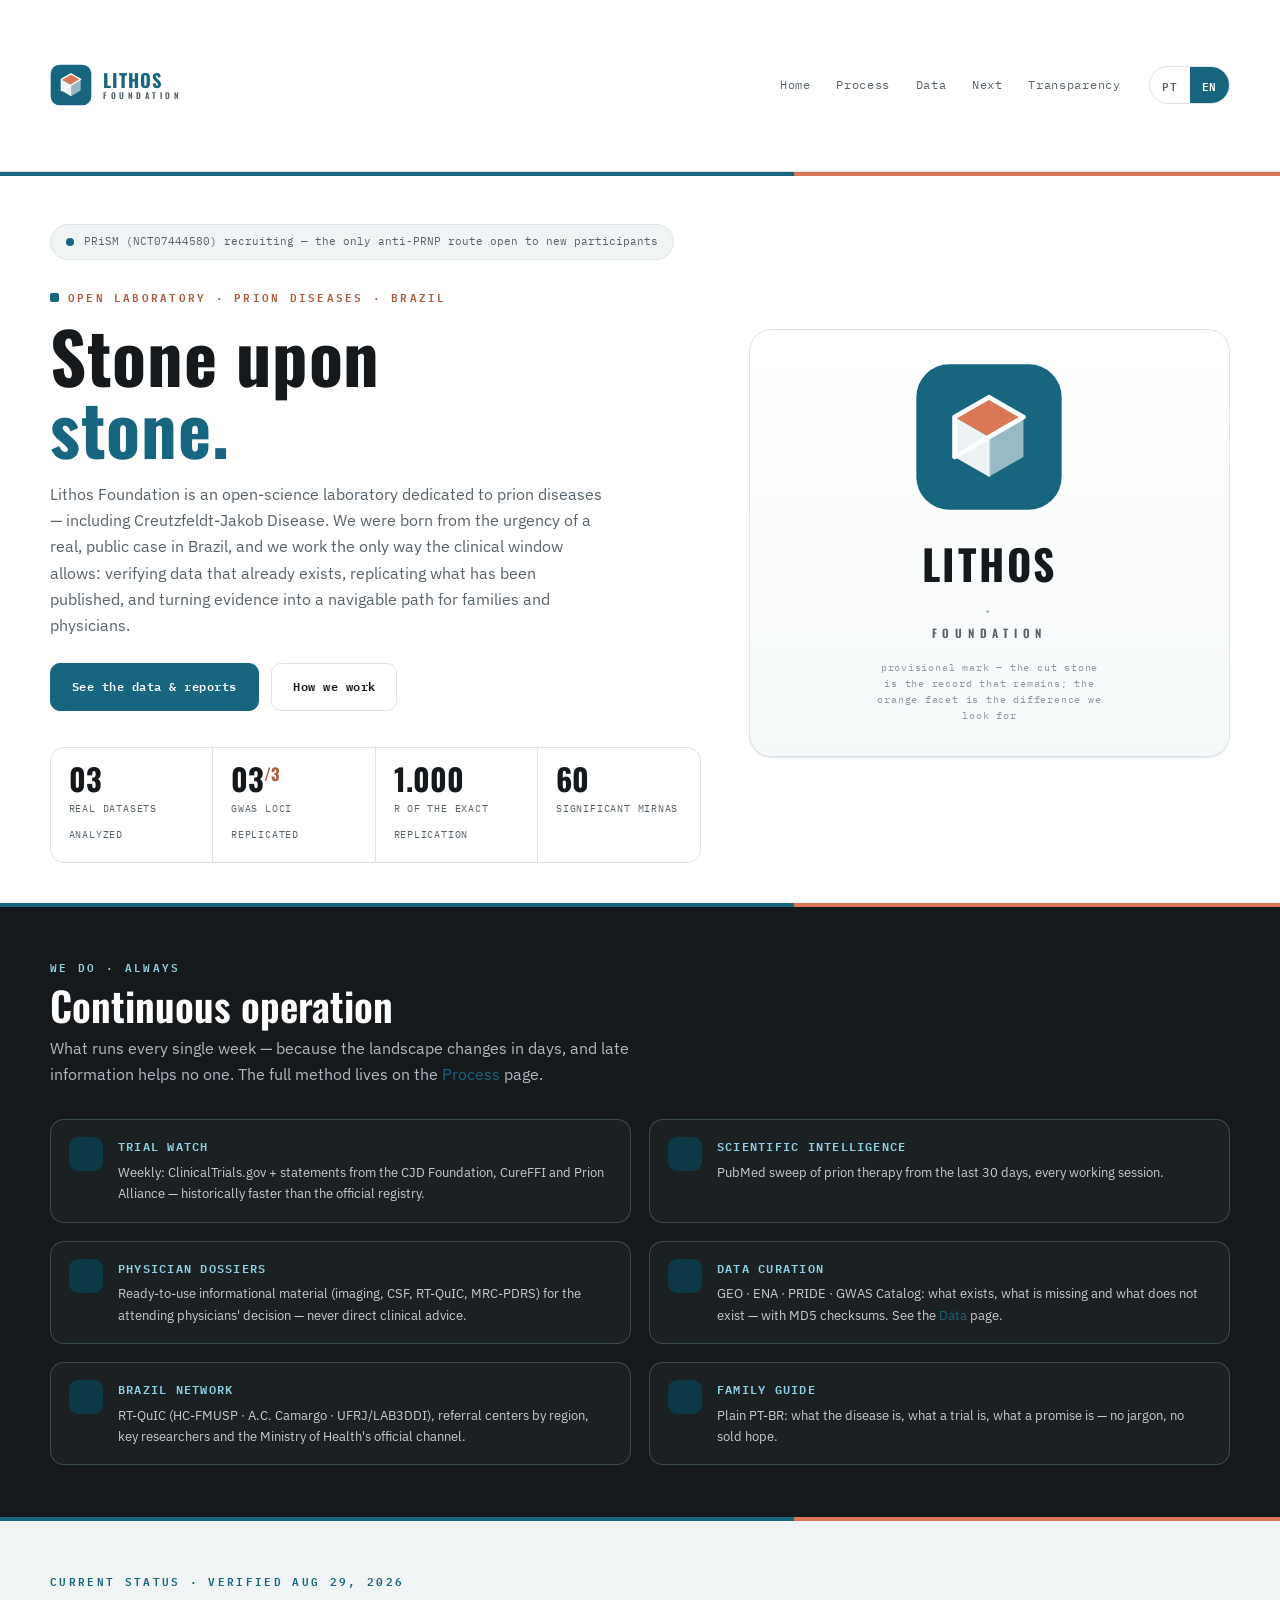
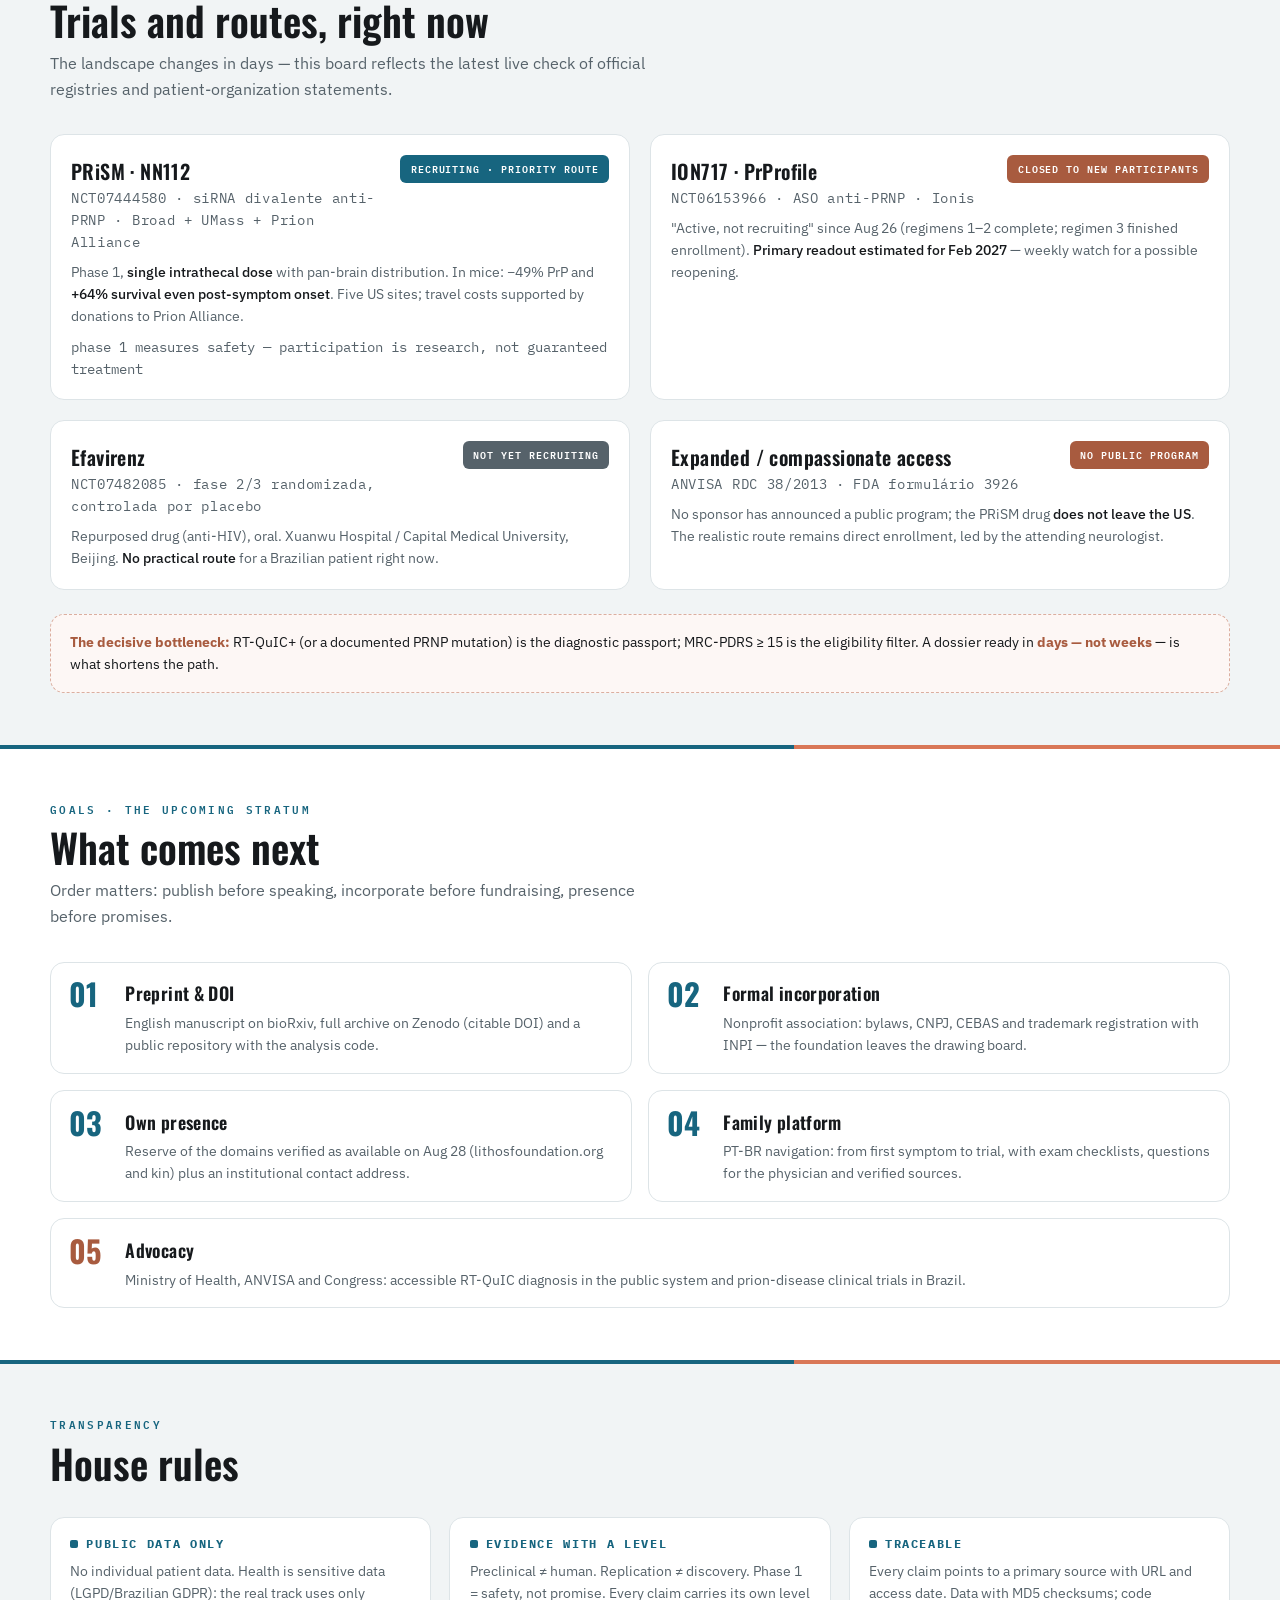
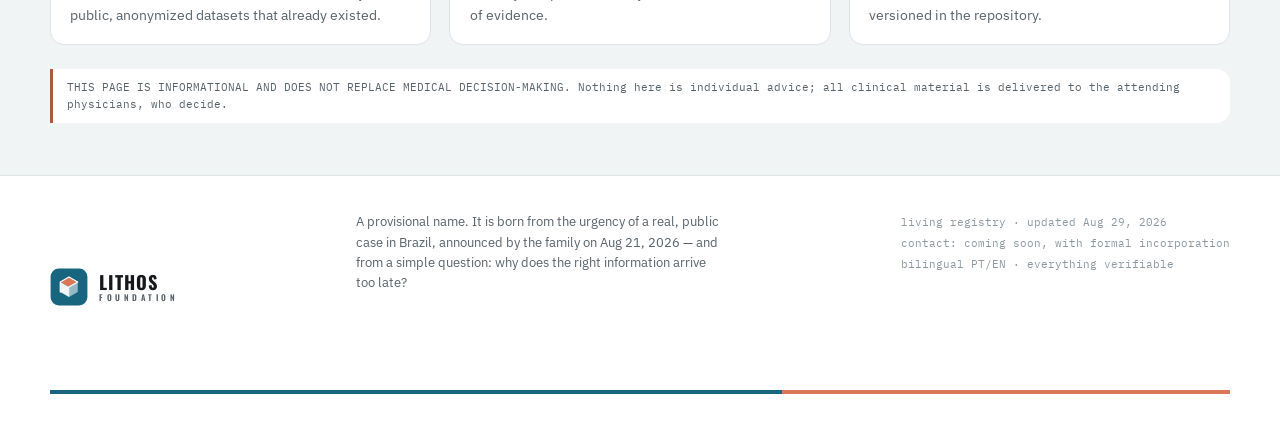
==== commit 2977f2e4: "site: v1.1 — 3 páginas (landing enxuta, /processo, /dados), favicon.svg, i18n estendido" ====
--- a/Litho Foundation Website/index.html
+++ b/Litho Foundation Website/index.html
@@ -1,10 +1,11 @@
 <!DOCTYPE html>
-<html lang="pt-BR">
+<html lang="pt-BR" data-page="index">
 <head>
 <meta charset="UTF-8">
 <meta name="viewport" content="width=device-width, initial-scale=1">
 <title>Lithos Foundation — Laboratório aberto de doenças priônicas</title>
 <meta name="description" content="Lithos Foundation — laboratório de ciência aberta dedicado às doenças priônicas, incluída a Doença de Creutzfeldt-Jakob. Registro público de pesquisa: dados, verificações e caminhos.">
+<link rel="icon" type="image/svg+xml" href="favicon.svg">
 <link rel="preconnect" href="https://fonts.googleapis.com">
 <link rel="preconnect" href="https://fonts.gstatic.com" crossorigin>
 <link href="https://fonts.googleapis.com/css2?family=Oswald:wght@500;600;700&family=IBM+Plex+Sans:wght@400;500;600&family=IBM+Plex+Mono:wght@400;500;600&display=swap" rel="stylesheet">
@@ -12,7 +13,6 @@
 </head>
 <body>
 
-<!-- marca: gema lapidada — a faceta laranja é a diferença que procuramos -->
 <svg width="0" height="0" style="position:absolute" aria-hidden="true">
   <defs>
     <symbol id="marca-lithos" viewBox="0 0 64 64">
@@ -23,28 +23,21 @@
       <polygon points="17.3,23.5 32,15 46.7,23.5 32,32 17.3,40.5 17.3,23.5" fill="none" stroke="#fff" stroke-width="2" stroke-linejoin="round"/>
       <line x1="32" y1="32" x2="32" y2="49" stroke="#fff" stroke-width="1.2" opacity=".45"/>
     </symbol>
-    <symbol id="ic-radar" viewBox="0 0 24 24"><circle cx="12" cy="12" r="9" fill="none" stroke-width="1.5"/><circle cx="12" cy="12" r="4.5" fill="none" stroke-width="1.5"/><line x1="12" y1="12" x2="18.5" y2="5.5" stroke-width="1.5"/></symbol>
-    <symbol id="ic-lupa" viewBox="0 0 24 24"><circle cx="10.5" cy="10.5" r="6.5" fill="none" stroke-width="1.5"/><line x1="15.5" y1="15.5" x2="21" y2="21" stroke-width="1.5"/></symbol>
-    <symbol id="ic-doc" viewBox="0 0 24 24"><path d="M6 3h9l4 4v14H6z" fill="none" stroke-width="1.5"/><path d="M9 12h7M9 16h7M9 8h3" fill="none" stroke-width="1.5"/></symbol>
-    <symbol id="ic-db" viewBox="0 0 24 24"><ellipse cx="12" cy="5.5" rx="7.5" ry="2.8" fill="none" stroke-width="1.5"/><path d="M4.5 5.5v13c0 1.6 3.4 2.8 7.5 2.8s7.5-1.2 7.5-2.8v-13" fill="none" stroke-width="1.5"/><path d="M4.5 12c0 1.6 3.4 2.8 7.5 2.8s7.5-1.2 7.5-2.8" fill="none" stroke-width="1.5"/></symbol>
-    <symbol id="ic-mapa" viewBox="0 0 24 24"><path d="M9 4 3 6v14l6-2 6 2 6-2V4l-6 2-6-2z" fill="none" stroke-width="1.5"/><line x1="9" y1="4" x2="9" y2="18" stroke-width="1.5"/><line x1="15" y1="6" x2="15" y2="20" stroke-width="1.5"/></symbol>
-    <symbol id="ic-livro" viewBox="0 0 24 24"><path d="M12 6c-2-1.8-5-2-9-1v14c4-1 7-.8 9 1 2-1.8 5-2 9-1V5c-4-1-7-.8-9 1z" fill="none" stroke-width="1.5"/><line x1="12" y1="6" x2="12" y2="20" stroke-width="1.5"/></symbol>
   </defs>
 </svg>
 
 <header class="topo">
   <div class="wrap topo-in">
-    <a class="marca" href="#topo" aria-label="Lithos Foundation — início">
-      <svg aria-hidden="true"><use href="#marca-lithos"/></svg>
+    <a class="marca" href="index.html" aria-label="Lithos Foundation — início">
+      <svg class="marca-svg" aria-hidden="true"><use href="#marca-lithos"/></svg>
       <span class="wm"><span class="wm-top">LITHOS</span><span class="wm-bottom">FOUNDATION</span></span>
     </a>
     <nav class="nav" aria-label="Seções">
-      <a href="#registro" data-i18n="nav_registro">Registro</a>
-      <a href="#situacao" data-i18n="nav_situacao">Situação</a>
-      <a href="#relatorios" data-i18n="nav_relatorios">Relatórios</a>
-      <a href="#operacao" data-i18n="nav_operacao">Operação</a>
-      <a href="#roadmap" data-i18n="nav_roadmap">A seguir</a>
-      <a href="#transparencia" data-i18n="nav_transp">Transparência</a>
+      <a href="index.html" aria-current="page" data-i18n="nav_inicio">Início</a>
+      <a href="processo.html" data-i18n="nav_processo">Processo</a>
+      <a href="dados.html" data-i18n="nav_dados">Dados</a>
+      <a href="index.html#roadmap" data-i18n="nav_roadmap">A seguir</a>
+      <a href="index.html#transparencia" data-i18n="nav_transp">Transparência</a>
     </nav>
     <div class="lang-sw" role="group" aria-label="Idioma / Language">
       <button type="button" data-lang="pt" class="ativo" aria-pressed="true">PT</button><button type="button" data-lang="en" aria-pressed="false">EN</button>
@@ -54,9 +47,9 @@
     </button>
   </div>
   <nav class="nav-mobile" id="navmob" aria-label="Menu">
-    <a href="#registro" data-i18n="nav_registro">Registro</a><a href="#situacao" data-i18n="nav_situacao">Situação</a>
-    <a href="#relatorios" data-i18n="nav_relatorios">Relatórios</a><a href="#operacao" data-i18n="nav_operacao">Operação</a>
-    <a href="#roadmap" data-i18n="nav_roadmap">A seguir</a><a href="#transparencia" data-i18n="nav_transp">Transparência</a>
+    <a href="index.html" data-i18n="nav_inicio">Início</a><a href="processo.html" data-i18n="nav_processo">Processo</a>
+    <a href="dados.html" data-i18n="nav_dados">Dados</a><a href="index.html#roadmap" data-i18n="nav_roadmap">A seguir</a>
+    <a href="index.html#transparencia" data-i18n="nav_transp">Transparência</a>
   </nav>
 </header>
 <div class="dual" aria-hidden="true"><i></i><i></i></div>
@@ -72,8 +65,8 @@
         <h1 id="titulo-hero" data-i18n-html="hero_h1">Pedra sobre <em>pedra.</em></h1>
         <p class="lead" data-i18n="hero_lead">A Lithos Foundation é um laboratório de ciência aberta dedicado às doenças priônicas — incluída a Doença de Creutzfeldt-Jakob. Nascemos da urgência de um caso real e público no Brasil e trabalhamos do único jeito que a janela clínica permite: verificar dados que já existem, replicar o que foi publicado e transformar evidência em caminho navegável para famílias e médicos.</p>
         <div class="cta-linha">
-          <a class="btn btn-solido" href="#registro" data-i18n="hero_cta1">Ver o registro de pesquisa</a>
-          <a class="btn btn-linha" href="#situacao" data-i18n="hero_cta2">Situação dos ensaios</a>
+          <a class="btn btn-solido" href="dados.html" data-i18n="hero_cta1">Ver os dados &amp; relatórios</a>
+          <a class="btn btn-linha" href="processo.html" data-i18n="hero_cta2">Como trabalhamos</a>
         </div>
         <div class="stats" role="list">
           <div class="stat" role="listitem"><b>03</b><span data-i18n="stat1">datasets reais analisados</span></div>
@@ -96,72 +89,39 @@
 
   <div class="dual" aria-hidden="true"><i></i><i></i></div>
 
-  <!-- ============ REGISTRO ============ -->
-  <section id="registro" aria-labelledby="t-reg">
-    <div class="wrap">
-      <div class="sec-head reveal">
-        <p class="sec-eyebrow" data-i18n="reg_eyebrow">FEITO · 24—28·08·2026</p>
-        <h2 id="t-reg" data-i18n="reg_h2">O registro — o que já fizemos</h2>
-        <p class="sec-sub" data-i18n="reg_sub">Cada camada abaixo é datada, rastreada à fonte primária e verificável no repositório. Nada aqui se apaga: o registro é a nossa matéria-prima.</p>
-      </div>
-      <div class="reg-grid">
-        <aside class="reg-nota reveal" aria-label="Como ler o registro">
-          <h3 data-i18n="reg_como_t">COMO LER</h3>
-          <p data-i18n="reg_como_p">O registro é organizado em formações geológicas: o que foi colocado primeiro sustenta o que veio depois. Todas as afirmações apontam para fonte primária, com URL e data de acesso.</p>
-          <div class="legenda">
-            <span><i class="lz"></i><span data-i18n="reg_leg1">dados &amp; verificação</span></span>
-            <span><i class="lv"></i><span data-i18n="reg_leg2">clínica &amp; urgência</span></span>
-          </div>
-        </aside>
-
-        <div class="estratos">
-          <article class="estrato reveal">
-            <div class="estrato-head" data-i18n-html="e1h"><b>FORMAÇÃO 1 · DADOS REAIS</b><time>24—26·08·2026</time></div>
-            <ul class="camada">
-              <li data-i18n-html="r11"><time>24·08</time><b>Fundação do laboratório.</b> Duas trilhas: “caso referência” (simulação didática sCJD MM1, dossiê validado pelos critérios CDC/NPDPSC) e trilha real — somente dados públicos e anonimizados. Pacote completo distribuído: 36 documentos, 7 scripts, checksums MD5.</li>
-              <li data-i18n-html="r12"><time>24·08</time><b>GSE160208</b> (47 amostras sCJD/controles, Copenhagen): análise completa — 437/800 genes significantes (Welch + BH-FDR); neuroinflamação massiva (MYD88, TLR2, C1QA, CSF1 — FDR &lt; 10⁻⁴).</li>
-              <li data-i18n-html="r13"><time>24·08</time><b>Catálogos verificados:</b> GEO, ENA (WGS PRJEB57720), GWAS Catalog (GCST90001389), proteômica PRIDE (PXD050656) — incluindo o que <b>não</b> existe.</li>
-            </ul>
-          </article>
-
-          <article class="estrato reveal">
-            <div class="estrato-head" data-i18n-html="e2h"><b>FORMAÇÃO 2 · VERIFICAÇÃO INDEPENDENTE</b><time>24·08·2026</time></div>
-            <ul class="camada">
-              <li data-i18n-html="r21"><time>24·08</time><b>Réplica exata do artigo do GSE160208:</b> top-10 de genes idêntico na ordem, r = 1.000 (184 DEGs pelo critério dos autores).</li>
-              <li data-i18n-html="r22"><time>24·08</time><b>GSE140069</b> (miRNA no sangue, 57 sCJD × 48 controles): 60 miRNAs significantes; os 4 achados do artigo replicados (let-7i-5p, miR-16-5p, miR-93-5p, miR-106b-3p); AUC 0.788 (sCJD×CT) e 0.924 (sCJD×AD).</li>
-              <li data-i18n-html="r23"><time>24·08</time><b>GWAS GCST90001389</b> (197 MB): QC de 6.314.492 variantes (0 malformadas, λGC = 1.059) e <b>réplica independente 3/3 dos loci publicados</b> — PRNP p=1,6e-15 · STX6 p=7,5e-9 · GAL3ST1 p=6,2e-10 — com fine-mapping de rs3747957 (mesma direção do Brain 2025).</li>
-              <li data-i18n-html="r24"><time>24·08</time><b>Auditoria cética adversarial:</b> máquina estatística validada (Welch/BH corretos a 1e-13); fragilidades de assinaturas publicadas, documentadas com honestidade.</li>
-            </ul>
-          </article>
-
-          <article class="estrato reveal">
-            <div class="estrato-head" data-i18n-html="e3h"><b>FORMAÇÃO 3 · HIPÓTESES &amp; SIMULAÇÃO</b><time>24·08·2026</time></div>
-            <ul class="camada">
-              <li data-i18n-html="r31"><time>24·08</time><b>Hipótese geradora “alfândega intercelular”</b> (checkpoint biofísico seletivo nas pontes entre células) submetida ao Institut Pasteur — grupo Chiara Zurzolo — com 3 previsões testáveis.</li>
-              <li data-i18n-html="r32"><time>24·08</time><b>Blindagem G127V:</b> varredura encontrou limiar de percolação em ~41% de cobertura para colapsar o espalhamento priônico.</li>
-              <li data-i18n-html="r33"><time>24·08</time><b>Simulação calibrada por literatura</b> (Weibull estocástico): 3 validações — incluindo sobrevida MM1 de 4,3 meses contra 4–5 publicado.</li>
-            </ul>
-          </article>
-
-          <article class="estrato cli reveal">
-            <div class="estrato-head" data-i18n-html="e4h"><b>FORMAÇÃO 4 · CLÍNICA &amp; REDE</b><time>28·08·2026</time></div>
-            <ul class="camada">
-              <li data-i18n-html="r41"><time>28·08</time><b>Cenário de ensaios mapeado e repriorizado:</b> PRiSM (NCT07444580) recrutando → via prioritária; ION717 fechado a novos desde 26·08; efavirenz (NCT07482085) ainda sem recrutamento.</li>
-              <li data-i18n-html="r42"><time>28·08</time><b>Logística internacional:</b> visto B-2 médico, cronograma de deslocamento do PRiSM, contatos dos 5 sites e do sponsor (Broad Institute).</li>
-              <li data-i18n-html="r43"><time>28·08</time><b>Dossiê médico modelo:</b> RM (DWI/FLAIR), LCR (14-3-3/t-tau), RT-QuIC e escala MRC-PDRS — pronto para a decisão dos médicos assistentes.</li>
-              <li data-i18n-html="r44"><time>28·08</time><b>Rede Brasil consolidada:</b> RT-QuIC (HC-FMUSP · A.C. Camargo · UFRJ/LAB3DDI), centros de referência por região e canal oficial do Ministério da Saúde.</li>
-            </ul>
-          </article>
-
-          <article class="estrato reveal">
-            <div class="estrato-head" data-i18n-html="e5h"><b>FORMAÇÃO 5 · INSTITUCIONAL</b><time>28·08·2026</time></div>
-            <ul class="camada">
-              <li data-i18n-html="r51"><time>28·08</time><b>Engajamento científico:</b> cartas formais ao Prion Alliance (Broad Institute) e ao HC-FMUSP (Neurologia Cognitiva), com o pacote completo do laboratório.</li>
-              <li data-i18n-html="r52"><time>28·08</time><b>Guia de famílias em PT-BR</b> publicado — sem jargão, sem promessa.</li>
-              <li data-i18n-html="r53"><time>28·08</time><b>Batismo: Lithos Foundation</b> — homenagem mineral à origem da missão; terreno verificado (sem colisões de marca, domínios livres).</li>
-            </ul>
-          </article>
-        </div>
+  <!-- ============ O QUE FAZEMOS ============ -->
+  <section id="operacao" aria-labelledby="t-op">
+    <div class="wrap">
+      <div class="sec-head reveal">
+        <p class="sec-eyebrow" data-i18n="op_eyebrow">O QUE FAZEMOS · SEMPRE</p>
+        <h2 id="t-op" data-i18n="op_h2">Operação contínua</h2>
+        <p class="sec-sub" data-i18n-html="op_sub">O que roda toda semana, sem exceção — porque o cenário muda em dias e a informação atrasada não ajuda ninguém. O método completo está na página <a href="processo.html">Processo</a>.</p>
+      </div>
+      <div class="op-grid">
+        <article class="op reveal">
+          <span class="op-ic"><svg viewBox="0 0 24 24" fill="none" stroke-linecap="round" aria-hidden="true"><use href="#ic-radar"/></svg></span>
+          <div><h3 data-i18n="op1_t">VIGILÂNCIA DE ENSAIOS</h3><p data-i18n="op1_p">Semanal: ClinicalTrials.gov + comunicados da CJD Foundation, CureFFI e Prion Alliance — historicamente mais rápidos que o registro oficial.</p></div>
+        </article>
+        <article class="op reveal">
+          <span class="op-ic"><svg viewBox="0 0 24 24" fill="none" stroke-linecap="round" aria-hidden="true"><use href="#ic-lupa"/></svg></span>
+          <div><h3 data-i18n="op2_t">INTELIGÊNCIA CIENTÍFICA</h3><p data-i18n="op2_p">Varredura PubMed de terapia priônica dos últimos 30 dias, a cada sessão de trabalho.</p></div>
+        </article>
+        <article class="op reveal">
+          <span class="op-ic"><svg viewBox="0 0 24 24" fill="none" stroke-linecap="round" aria-hidden="true"><use href="#ic-doc"/></svg></span>
+          <div><h3 data-i18n="op3_t">DOSSIÊS PARA MÉDICOS</h3><p data-i18n="op3_p">Material informativo pronto (imagem, LCR, RT-QuIC, MRC-PDRS) para a decisão dos assistentes — nunca conselho clínico direto.</p></div>
+        </article>
+        <article class="op reveal">
+          <span class="op-ic"><svg viewBox="0 0 24 24" fill="none" stroke-linecap="round" aria-hidden="true"><use href="#ic-db"/></svg></span>
+          <div><h3 data-i18n="op4_t">CURADORIA DE DADOS</h3><p data-i18n-html="op4_p">GEO · ENA · PRIDE · GWAS Catalog: o que existe, o que falta e o que não existe — com checksums MD5. Veja a página <a href="dados.html">Dados</a>.</p></div>
+        </article>
+        <article class="op reveal">
+          <span class="op-ic"><svg viewBox="0 0 24 24" fill="none" stroke-linecap="round" aria-hidden="true"><use href="#ic-mapa"/></svg></span>
+          <div><h3 data-i18n="op5_t">REDE BRASIL</h3><p data-i18n="op5_p">RT-QuIC (HC-FMUSP · A.C. Camargo · UFRJ/LAB3DDI), centros de referência por região, pesquisadores-chave e canal oficial do MS.</p></div>
+        </article>
+        <article class="op reveal">
+          <span class="op-ic"><svg viewBox="0 0 24 24" fill="none" stroke-linecap="round" aria-hidden="true"><use href="#ic-livro"/></svg></span>
+          <div><h3 data-i18n="op6_t">GUIA DE FAMÍLIAS</h3><p data-i18n="op6_p">PT-BR claro: o que é a doença, o que é um ensaio, o que é promessa — sem jargão e sem esperança vendida.</p></div>
+        </article>
       </div>
     </div>
   </section>
@@ -174,7 +134,7 @@
       <div class="sec-head reveal">
         <p class="sec-eyebrow" data-i18n="sit_eyebrow">SITUAÇÃO ATUAL · VERIFICADO 29·08·2026</p>
         <h2 id="t-sit" data-i18n="sit_h2">Ensaios e vias, agora</h2>
-        <p class="sec-sub" data-i18n="sit_sub">O cenário muda em dias — esta placa reflete a última verificação viva dos registros oficiais e comunicados das organizações de pacientes.</p>
+        <p class="sec-sub" data-i18n="sit_sub">O cenário muda em dias — este quadro reflete a última verificação viva dos registros oficiais e comunicados das organizações de pacientes.</p>
       </div>
       <div class="ensaio-grid">
         <article class="ensaio reveal">
@@ -213,133 +173,11 @@
 
   <div class="dual" aria-hidden="true"><i></i><i></i></div>
 
-  <!-- ============ RELATÓRIOS VISUAIS ============ -->
-  <section id="relatorios" aria-labelledby="t-rel">
-    <div class="wrap">
-      <div class="sec-head reveal">
-        <p class="sec-eyebrow" data-i18n="rel_eyebrow">RELATÓRIOS VISUAIS</p>
-        <h2 id="t-rel" data-i18n="rel_h2">Placas de leitura rápida</h2>
-        <p class="sec-sub" data-i18n="rel_sub">Cada número aponta para o relatório completo no repositório, com fonte primária, código e checksum. Réplica é verificação para o campo — não descoberta nova.</p>
-      </div>
-      <div class="placas">
-
-        <article class="placa reveal">
-          <div class="placa-head"><h3 data-i18n="p1_t">GWAS · réplica independente 3/3</h3><span class="placa-num">PLACA 01 · GCST90001389</span></div>
-          <svg viewBox="0 0 340 132" role="img" data-i18n-aria="p1_aria" aria-label="Barras de menos log10 do valor p: PRNP 15,8; GAL3ST1 9,2; STX6 8,1; linha de significância genômica em 7,3">
-            <line x1="8" y1="94" x2="332" y2="94" stroke="#DDE4E7" stroke-width="1"/>
-            <line x1="8" y1="46.5" x2="332" y2="46.5" stroke="#A85B3F" stroke-width="1" stroke-dasharray="4 4" opacity=".6"/>
-            <text x="8" y="42" font-family="IBM Plex Mono" font-size="8" fill="#A85B3F">GWS −log10(p) = 7.3</text>
-            <rect x="8" y="10" width="316" height="12" rx="3" fill="#A85B3F"/>
-            <text x="8" y="36" font-family="IBM Plex Mono" font-size="9" fill="#16191C" font-weight="600">PRNP chr20 · p = 1.6e-15</text>
-            <rect x="8" y="102" width="182" height="12" rx="3" fill="#17657F"/>
-            <text x="8" y="128" font-family="IBM Plex Mono" font-size="9" fill="#56626A">GAL3ST1 chr22 · p = 6.2e-10</text>
-            <rect x="8" y="58" width="160" height="12" rx="3" fill="#17657F"/>
-            <text x="8" y="84" font-family="IBM Plex Mono" font-size="9" fill="#56626A">STX6 chr1 (intragenic) · p = 7.5e-9</text>
-          </svg>
-          <div class="mini-badges"><span>6.314.492 variantes QC</span><span>λ = 1.059</span><span>41 hits GWS</span><span class="v" data-i18n="p1_badge">réplica 3/3 dos loci</span></div>
-          <p class="placa-note" data-i18n="p1_note">fine-mapping: rs3747957 (chr1) p = 9.7e-9, mesma direção β = −0.148 do Brain 2025 · anotação Ensembl GRCh37</p>
-        </article>
-
-        <article class="placa reveal">
-          <div class="placa-head"><h3 data-i18n="p2_t">Transcriptoma cerebral</h3><span class="placa-num">PLACA 02 · GSE160208</span></div>
-          <svg viewBox="0 0 340 132" role="img" data-i18n-aria="p2_aria" aria-label="Barra: 437 genes significantes de 800 testados, 54,6 por cento">
-            <rect x="8" y="24" width="316" height="20" rx="5" fill="#E7EDF0"/>
-            <rect x="8" y="24" width="172.5" height="20" rx="5" fill="#17657F"/>
-            <text x="16" y="38" font-family="IBM Plex Mono" font-size="10" fill="#fff" font-weight="600">437 DEGs</text>
-            <text x="188" y="38" font-family="IBM Plex Mono" font-size="10" fill="#56626A">800 · 54.6%</text>
-            <line x1="8" y1="64" x2="332" y2="64" stroke="#DDE4E7"/>
-            <text x="8" y="82" font-family="IBM Plex Mono" font-size="9" fill="#56626A">47 amostras sCJD/controles · Copenhagen</text>
-            <text x="8" y="98" font-family="IBM Plex Mono" font-size="9" fill="#56626A">Welch + BH-FDR · validado a 1e-13</text>
-            <rect x="8" y="108" width="124" height="14" rx="4" fill="#16191C"/>
-            <text x="16" y="118" font-family="IBM Plex Mono" font-size="8.5" fill="#fff" font-weight="600">r = 1.000 réplica exata</text>
-          </svg>
-          <div class="chips"><span class="chip">MYD88</span><span class="chip">TLR2</span><span class="chip">C1QA</span><span class="chip">CSF1</span><span class="chip">FDR &lt; 10⁻⁴</span></div>
-          <p class="placa-note" data-i18n="p2_note">neuroinflamação massiva confirmada na sCJD — coerente com a literatura do campo</p>
-        </article>
-
-        <article class="placa reveal">
-          <div class="placa-head"><h3 data-i18n="p3_t">miRNA no sangue</h3><span class="placa-num">PLACA 03 · GSE140069</span></div>
-          <svg viewBox="0 0 340 132" role="img" data-i18n-aria="p3_aria" aria-label="Dois medidores semicirculares: AUC 0,788 para sCJD contra controles; AUC 0,924 para sCJD contra Alzheimer">
-            <path d="M20 96 A46 46 0 0 1 112 96" fill="none" stroke="#E7EDF0" stroke-width="10" stroke-linecap="round"/>
-            <path d="M20 96 A46 46 0 0 1 112 96" fill="none" stroke="#17657F" stroke-width="10" stroke-linecap="round" stroke-dasharray="144.5" stroke-dashoffset="30.7"/>
-            <text x="66" y="92" text-anchor="middle" font-family="IBM Plex Mono" font-size="15" font-weight="600" fill="#16191C">0.788</text>
-            <text x="66" y="112" text-anchor="middle" font-family="IBM Plex Mono" font-size="8" fill="#56626A">sCJD × CT</text>
-            <path d="M196 96 A46 46 0 0 1 288 96" fill="none" stroke="#E7EDF0" stroke-width="10" stroke-linecap="round"/>
-            <path d="M196 96 A46 46 0 0 1 288 96" fill="none" stroke="#A85B3F" stroke-width="10" stroke-linecap="round" stroke-dasharray="144.5" stroke-dashoffset="11"/>
-            <text x="242" y="92" text-anchor="middle" font-family="IBM Plex Mono" font-size="15" font-weight="600" fill="#16191C">0.924</text>
-            <text x="242" y="112" text-anchor="middle" font-family="IBM Plex Mono" font-size="8" fill="#56626A">sCJD × Alzheimer</text>
-            <text x="170" y="20" text-anchor="middle" font-family="IBM Plex Mono" font-size="9" fill="#56626A">57 sCJD × 48 controles · sangue</text>
-          </svg>
-          <div class="mini-badges"><span>60 miRNAs sig.</span><span class="v" data-i18n="p3_badge">4/4 hits do artigo replicados</span><span>let-7i-5p · miR-16-5p · miR-93-5p · miR-106b-3p</span></div>
-          <p class="placa-note" data-i18n="p3_note">honestidade da casa: com covariáveis (idade+sexo+RIN), 1 miRNA sobrevive ao FDR — fragilidade documentada e publicada no relatório</p>
-        </article>
-
-        <article class="placa reveal">
-          <div class="placa-head"><h3 data-i18n="p4_t">Simulação calibrada</h3><span class="placa-num">PLACA 04 · MODELO WEIBULL</span></div>
-          <svg viewBox="0 0 340 132" role="img" data-i18n-aria="p4_aria" aria-label="Barras de dano esperado: sem intervenção 100 por cento; alfândega intercelular 50,2 por cento; limiar de blindagem em 41 por cento">
-            <rect x="8" y="14" width="316" height="18" rx="4" fill="#C6CFD4"/>
-            <text x="16" y="27" font-family="IBM Plex Mono" font-size="9.5" fill="#16191C" font-weight="600" data-i18n="p4_svg1">sem intervenção · 100%</text>
-            <rect x="8" y="42" width="158.6" height="18" rx="4" fill="#17657F"/>
-            <text x="16" y="55" font-family="IBM Plex Mono" font-size="9.5" fill="#fff" font-weight="600" data-i18n="p4_svg2">alfândega 80/5 · 50,2%</text>
-            <line x1="137.6" y1="70" x2="137.6" y2="76" stroke="#A85B3F" stroke-width="2"/>
-            <text x="8" y="88" font-family="IBM Plex Mono" font-size="8.5" fill="#A85B3F" data-i18n="p4_svg3">↑ limiar de blindagem G127V: ~41% de cobertura colapsa o espalhamento</text>
-            <text x="8" y="108" font-family="IBM Plex Mono" font-size="9" fill="#56626A">MM1 → 4,3 meses (publicado: 4–5) ✓ · dose→incubação log-linear ✓</text>
-            <rect x="8" y="114" width="120" height="14" rx="4" fill="#16191C"/>
-            <text x="16" y="124" font-family="IBM Plex Mono" font-size="8.5" fill="#fff" font-weight="600" data-i18n="p4_svg4">calibração 3/3 validações</text>
-          </svg>
-          <div class="chips"><span class="chip" data-i18n="p4_chip">hipótese “alfândega intercelular” → Institut Pasteur</span><span class="chip" data-i18n="p4_chip2">3 previsões testáveis</span></div>
-          <p class="placa-note" data-i18n="p4_note">modelo gerador de hipóteses — não é previsão clínica; a síntese não existia na literatura (verificado)</p>
-        </article>
-      </div>
-    </div>
-  </section>
-
-  <div class="dual" aria-hidden="true"><i></i><i></i></div>
-
-  <!-- ============ OPERAÇÃO ============ -->
-  <section id="operacao" aria-labelledby="t-op">
-    <div class="wrap">
-      <div class="sec-head reveal">
-        <p class="sec-eyebrow" data-i18n="op_eyebrow">FAZEMOS · SEMPRE</p>
-        <h2 id="t-op" data-i18n="op_h2">Operação contínua</h2>
-        <p class="sec-sub" data-i18n="op_sub">O que roda toda semana, sem exceção — porque o cenário muda em dias e a informação atrasada não ajuda ninguém.</p>
-      </div>
-      <div class="op-grid">
-        <article class="op reveal">
-          <span class="op-ic"><svg viewBox="0 0 24 24" fill="none" stroke-linecap="round" aria-hidden="true"><use href="#ic-radar"/></svg></span>
-          <div><h3 data-i18n="op1_t">VIGILÂNCIA DE ENSAIOS</h3><p data-i18n="op1_p">Semanal: ClinicalTrials.gov + comunicados da CJD Foundation, CureFFI e Prion Alliance — historicamente mais rápidos que o registro oficial.</p></div>
-        </article>
-        <article class="op reveal">
-          <span class="op-ic"><svg viewBox="0 0 24 24" fill="none" stroke-linecap="round" aria-hidden="true"><use href="#ic-lupa"/></svg></span>
-          <div><h3 data-i18n="op2_t">INTELIGÊNCIA CIENTÍFICA</h3><p data-i18n="op2_p">Varredura PubMed de terapia priônica dos últimos 30 dias, a cada sessão de trabalho.</p></div>
-        </article>
-        <article class="op reveal">
-          <span class="op-ic"><svg viewBox="0 0 24 24" fill="none" stroke-linecap="round" aria-hidden="true"><use href="#ic-doc"/></svg></span>
-          <div><h3 data-i18n="op3_t">DOSSIÊS PARA MÉDICOS</h3><p data-i18n="op3_p">Material informativo pronto (imagem, LCR, RT-QuIC, MRC-PDRS) para a decisão dos assistentes — nunca conselho clínico direto.</p></div>
-        </article>
-        <article class="op reveal">
-          <span class="op-ic"><svg viewBox="0 0 24 24" fill="none" stroke-linecap="round" aria-hidden="true"><use href="#ic-db"/></svg></span>
-          <div><h3 data-i18n="op4_t">CURADORIA DE DADOS</h3><p data-i18n="op4_p">GEO · ENA · PRIDE · GWAS Catalog: o que existe, o que falta e o que não existe — com checksums MD5.</p></div>
-        </article>
-        <article class="op reveal">
-          <span class="op-ic"><svg viewBox="0 0 24 24" fill="none" stroke-linecap="round" aria-hidden="true"><use href="#ic-mapa"/></svg></span>
-          <div><h3 data-i18n="op5_t">REDE BRASIL</h3><p data-i18n="op5_p">RT-QuIC (HC-FMUSP · A.C. Camargo · UFRJ/LAB3DDI), centros de referência por região, pesquisadores-chave e canal oficial do MS.</p></div>
-        </article>
-        <article class="op reveal">
-          <span class="op-ic"><svg viewBox="0 0 24 24" fill="none" stroke-linecap="round" aria-hidden="true"><use href="#ic-livro"/></svg></span>
-          <div><h3 data-i18n="op6_t">GUIA DE FAMÍLIAS</h3><p data-i18n="op6_p">PT-BR claro: o que é a doença, o que é um ensaio, o que é promessa — sem jargão e sem esperança vendida.</p></div>
-        </article>
-      </div>
-    </div>
-  </section>
-
-  <div class="dual" aria-hidden="true"><i></i><i></i></div>
-
   <!-- ============ ROADMAP ============ -->
   <section id="roadmap" aria-labelledby="t-road">
     <div class="wrap">
       <div class="sec-head reveal">
-        <p class="sec-eyebrow" data-i18n="road_eyebrow">VAMOS FAZER · PRÓXIMO ESTRATO</p>
+        <p class="sec-eyebrow" data-i18n="road_eyebrow">OBJETIVOS · PRÓXIMO ESTRATO</p>
         <h2 id="t-road" data-i18n="road_h2">O que vem a seguir</h2>
         <p class="sec-sub" data-i18n="road_sub">A ordem importa: publicar antes de falar, constituir antes de captar, presença antes de promessa.</p>
       </div>
@@ -399,7 +237,7 @@
 <footer>
   <div class="wrap foot-grid">
     <div class="foot-marca">
-      <svg aria-hidden="true"><use href="#marca-lithos"/></svg>
+      <svg class="marca-svg" aria-hidden="true"><use href="#marca-lithos"/></svg>
       <div class="wm"><span class="wm-top">LITHOS</span><span class="wm-bottom">FOUNDATION</span></div>
     </div>
     <p class="foot-nota" data-i18n="foot_nota">Nome provisório. Nasce da urgência de um caso real e público no Brasil, anunciado pela família em 21·08·2026 — e de uma pergunta simples: por que a informação certa chega tarde demais?</p>
--- a/Litho Foundation Website/styles.css
+++ b/Litho Foundation Website/styles.css
@@ -255,3 +255,34 @@
 @media (min-width:1440px){
   .wrap{ width:min(1240px, 100% - 3rem); }
 }
+
+/* ============ páginas internas (processo / dados) ============ */
+.page-hero{
+  padding:calc(var(--sp)*2.2) 0 calc(var(--sp)*1.8); border-bottom:1px solid var(--linha);
+  background:linear-gradient(0deg, var(--papel), color-mix(in srgb, var(--petroleo) 5%, var(--papel)));
+}
+.page-hero h1{ font-size:clamp(2.1rem, 5.5vw, 3.5rem); max-width:22ch; }
+.page-hero .lead{ font-size:1.04rem; margin-top:1rem; }
+.fluxo{ margin:0; }
+.fluxo svg{ width:100%; height:auto; }
+.fluxo figcaption{ font-family:var(--fonte-mono); font-size:.66rem; color:var(--cinza); margin-top:.8rem; text-align:center; }
+.regras-duas{ display:grid; gap:calc(var(--sp)*1.4); margin-top:calc(var(--sp)*1.6); }
+.regras-duas h3{ font-family:var(--fonte-display); font-weight:600; font-size:1.25rem; margin-bottom:.6rem; letter-spacing:.02em; }
+.lista-check{ list-style:none; display:grid; gap:.6rem; }
+.lista-check li{ position:relative; padding-left:1.75rem; font-size:.9rem; color:#333B40; }
+.lista-check li::before{ content:""; position:absolute; left:.1rem; top:.4rem; width:11px; height:11px; border-radius:3px; background:var(--petroleo); }
+.lista-check li:nth-child(even)::before{ background:var(--laranja); }
+.tabela-wrap{ overflow-x:auto; border:1px solid var(--linha); border-radius:var(--raio); background:var(--papel); }
+.tabela-dados{ width:100%; border-collapse:collapse; font-size:.88rem; min-width:660px; }
+.tabela-dados th{ font-family:var(--fonte-mono); font-size:.66rem; letter-spacing:.14em; color:var(--cinza); text-align:left; padding:.85rem 1rem; background:var(--nevoa); border-bottom:1px solid var(--linha); }
+.tabela-dados td{ padding:.9rem 1rem; border-bottom:1px solid var(--nevoa); vertical-align:top; color:#333B40; }
+.tabela-dados tr:last-child td{ border-bottom:none; }
+.tabela-dados .mono{ font-family:var(--fonte-mono); font-size:.8rem; font-weight:600; color:var(--petroleo); white-space:nowrap; }
+.placa-neg{ border-color:color-mix(in srgb, var(--laranja) 45%, var(--linha)); }
+.neg-caixa{ display:grid; gap:.7rem; justify-items:start; }
+.neg-caixa p{ font-size:.9rem; color:var(--cinza); }
+.neg-caixa b{ color:var(--tinta); }
+.placa-full{ grid-column:1 / -1; }
+@media (min-width:768px){
+  .regras-duas{ grid-template-columns:1fr 1fr; }
+}
